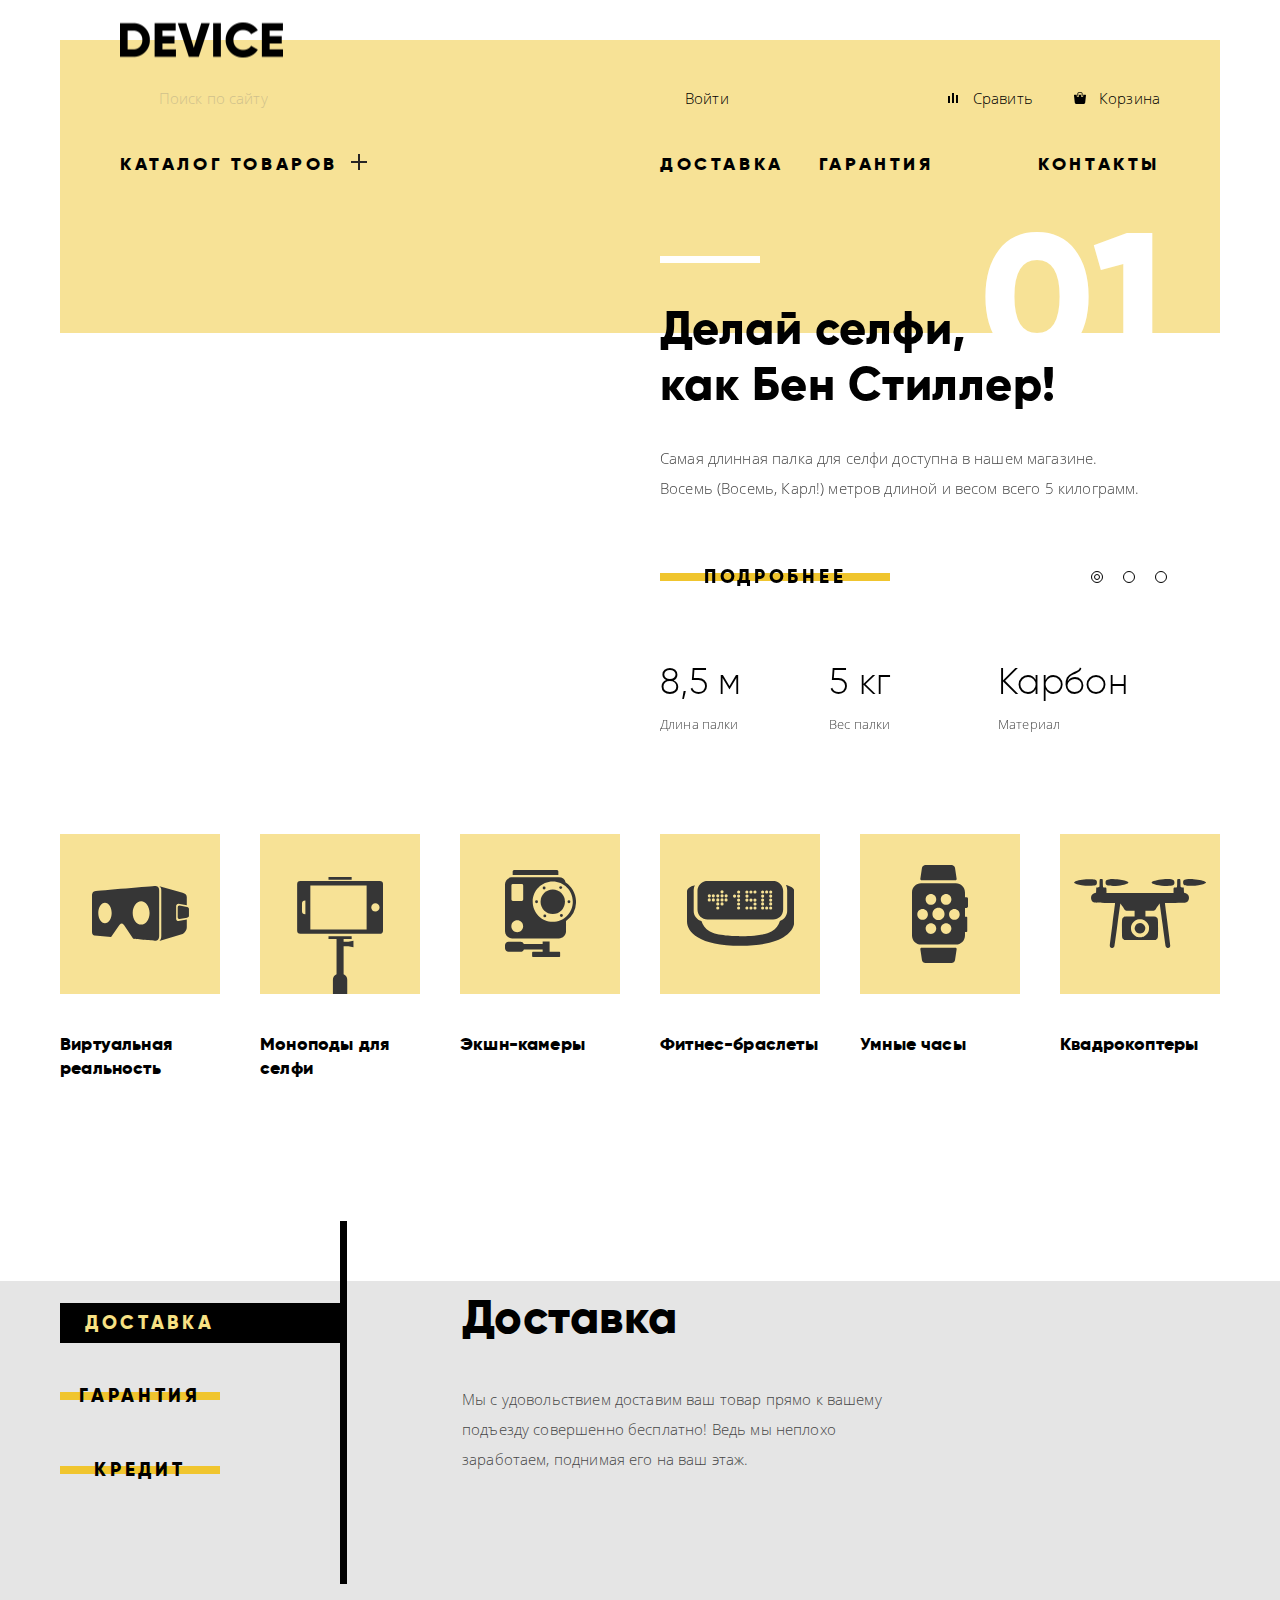
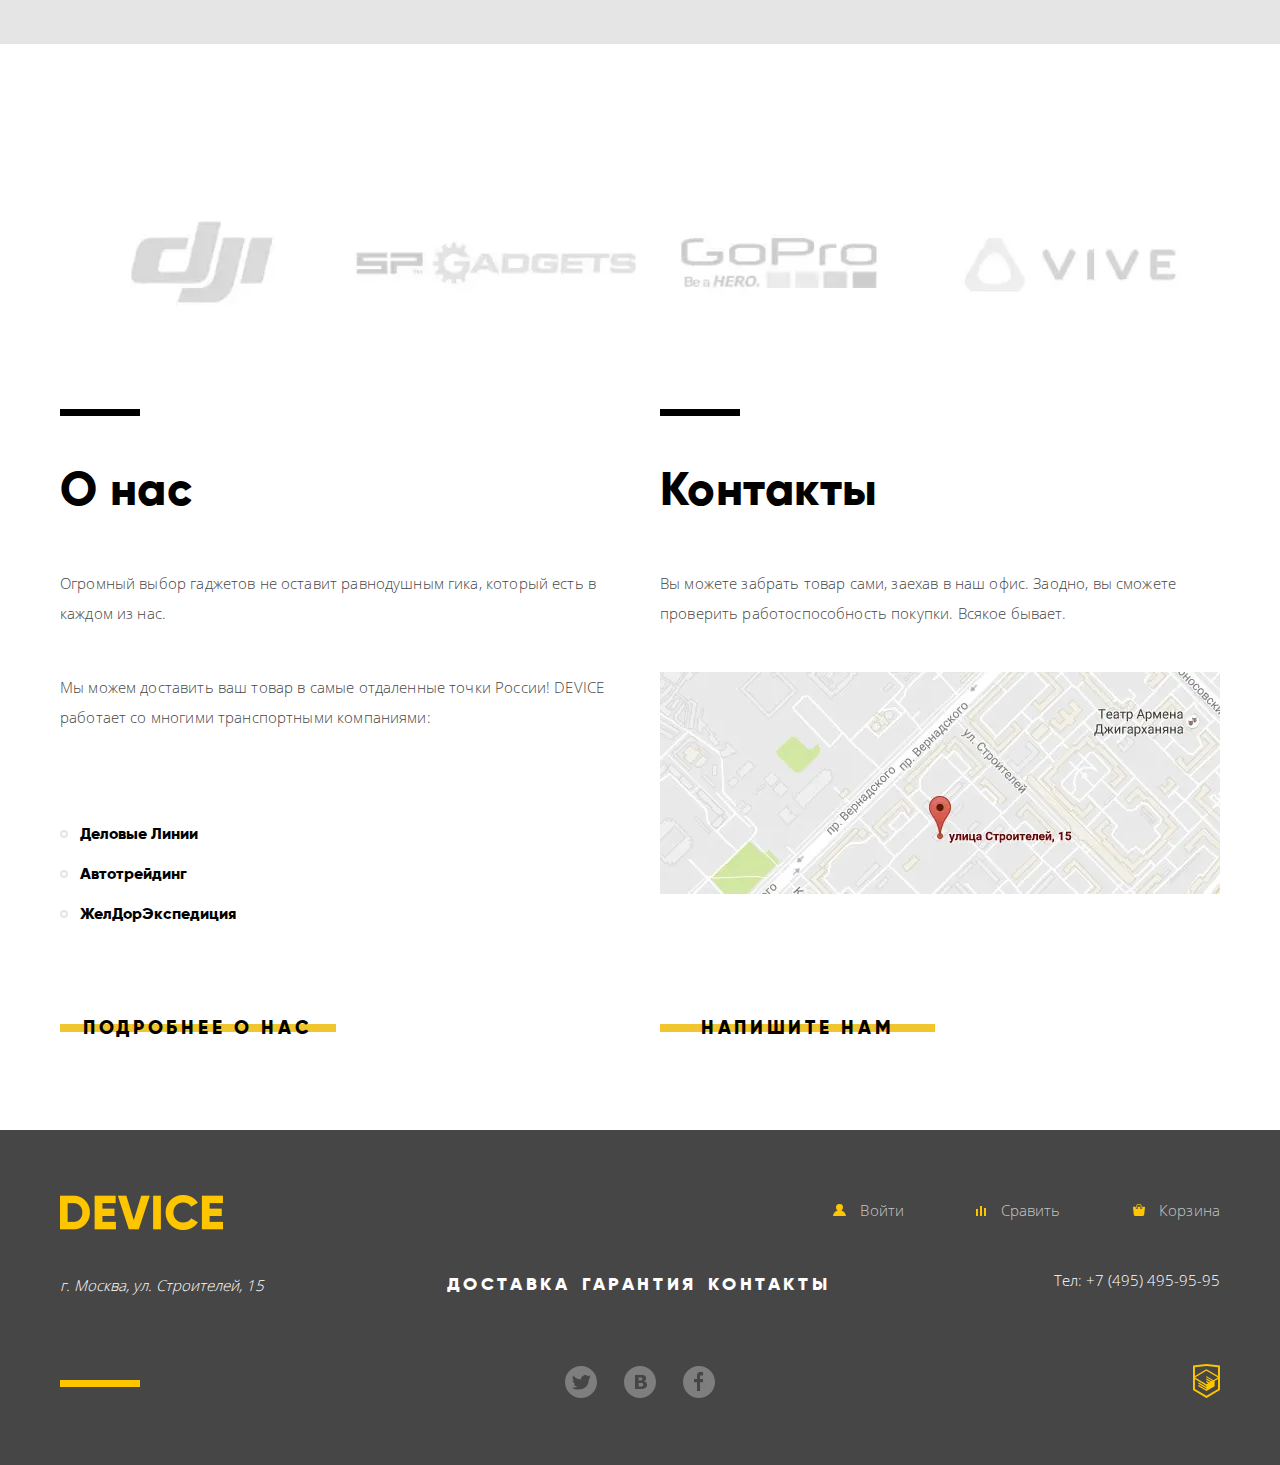
==== index.html @ af821a33 "device 27.04.2021" ====
<!DOCTYPE html>
<html lang="ru">

<head>
	<title>Главная</title>
	<meta charset="UTF-8">
	<meta name="format-detection" content="telephone=no">
	<link rel="stylesheet" href="css/style.min.css">
	<link rel="shortcut icon" href="favicon.ico">
	<!-- <meta name="robots" content="noindex, nofollow"> -->
	<meta name="viewport" content="width=device-width, initial-scale=1.0, maximum-scale=1.0, user-scalable=0">
	<!-- <meta name="viewport" content="width=device-width, initial-scale=1.0"> -->
</head>

<body>
	<div class="wrapper">
		<header class="header">
			<div class="header__content _container">
				<a href="index.html" class="header__logo">
					<picture>
						<source srcset="./img/header/logo.webp" type="image/webp"><img src="./img/header/logo.png" alt="">
					</picture>
				</a>
				<div class="header__top">
					<form action="#" class="header__form form-search form">
						<span></span>
						<input data-value="" tabindex="0" class="form-search__input input" type="search" name="search"
							autocomplete="off" placeholder="Поиск по сайту">
						<button class="form-search__btn " tabindex="1" type="submit" value="Найти">найти</button>
					</form>
					<ul class="header__actions actions">
						<li class="actions__authorization _f-auto">
							<a data-da="menu__body,last,576" href="#" class="actions__link actions__link_profile">Войти</a>
							<a href="#" class="actions__exit ">Выйти</a>
						</li>
						<li><a data-da="menu__body,last,576" href="#" class="actions__link">сравить</a></li>
						<li><a href="#" class="actions__link">корзина</a></li>
					</ul>
				</div>
				<div class="icon-menu">
					<span></span>
					<span></span>
					<span></span>
				</div>
				<nav class="header__menu menu">
					<ul class="menu__body">
						<li class="menu__li-hov">
							<a href="catalog.html" class="menu__link menu__link_catalog">Каталог товаров</a>
							<svg class="menu__plus" xmlns="http://www.w3.org/2000/svg" width="16" height="16"
								viewBox="0 0 16 16">
								<path fill="#272525" d="M16 7H9V0H7v7H0v2h7v7h2V9h7z" />
							</svg>
							<div class="sub-menu">
								<ul class="sub-menu__body">
									<li>
										<a href="#" class="sub-menu__link">Виртуальная реальность</a>
										<a href="#" class="sub-menu__link">Моноподы для селфи</a>
										<a href="#" class="sub-menu__link">Экшн-камеры</a>
									</li>
									<li>
										<a href="#" class="sub-menu__link">Фитнес-браслеты</a>
										<a href="#" class="sub-menu__link">Умные часы</a>
									</li>
									<li>
										<a href="#" class="sub-menu__link">Квадрокоптеры</a>
									</li>
								</ul>
							</div>

						</li>
						<li><a href="#" class="menu__link">Доставка</a></li>
						<li class="_f-auto"><a href="#" class="menu__link">Гарантия</a></li>
						<li><a href="#" class="menu__link">Контакты</a></li>
					</ul>

				</nav>
			</div>
		</header>
		<main class="page">
			<!-- sslider-page -->
			<section class="slider">
				<div class="slider__body _swiper _container">
					<div class="slider__slide slide">
						<div class="slide__row">
							<div class="slide__column">
								<div class="slide__img">
									<picture>
										<source srcset="./img/slider/slider-1.webp" type="image/webp"><img
											src="./img/slider/slider-1.png" alt="">
									</picture>
								</div>
							</div>
							<div class="slide__column">
								<div class="slide__content">
									<div class="slide__number">01</div>
									<h1 class="slide__title title">Делай селфи, <br>
										как Бен Стиллер!</h1>
									<p class="slide__subtitle subtitle">
										Самая длинная палка для селфи доступна в нашем магазине. <br>
										Восемь (Восемь, Карл!) метров длиной и весом всего 5 килограмм.
									</p>
									<div class="slide__control">
										<a href="#" class="slide__btn btn"><span>подробнее</span> </a>
										<div class="slider__pagination"></div>
									</div>
									<div class="slide__info info-slide">
										<div class="info-slide__item">
											<span class="info-slide__top">8,5 м</span>
											<span class="info-slide__bottom">Длина палки</span>
										</div>
										<div class="info-slide__item">
											<span class="info-slide__top">5 кг</span>
											<span class="info-slide__bottom">Вес палки</span>
										</div>
										<div class="info-slide__item">
											<span class="info-slide__top">Карбон</span>
											<span class="info-slide__bottom">Материал</span>
										</div>
									</div>
								</div>
							</div>
						</div>
					</div>
					<div class="slider__slide slide">
						<div class="slide__row">
							<div class="slide__column">
								<div class="slide__img">
									<picture>
										<source srcset="./img/slider/slider-2.webp" type="image/webp"><img
											src="./img/slider/slider-2.png" alt="">
									</picture>
								</div>
							</div>
							<div class="slide__column">
								<div class="slide__content">
									<div class="slide__number">02</div>
									<h1 class="slide__title title">Худеем <br> правильно!</h1>
									<p class="slide__subtitle subtitle">
										Мотивирующие фитнес-браслеты помогут найти в себе силы <br>
										не пропускать занятия и соблюдать диету.
									</p>
									<div class="slide__control">
										<a href="#" class="slide__btn btn"><span>подробнее</span> </a>
										<div class="slider__pagination"></div>
									</div>
									<div class="slide__info info-slide">
										<div class="info-slide__item">
											<span class="info-slide__top">48 часов</span>
											<span class="info-slide__bottom">Без подзарядки</span>
										</div>
									</div>
								</div>
							</div>
						</div>
					</div>
					<div class="slider__slide slide">
						<div class="slide__row">
							<div class="slide__column">
								<div class="slide__img">
									<picture>
										<source srcset="./img/slider/slider-3.webp" type="image/webp"><img
											src="./img/slider/slider-3.png" alt="">
									</picture>
								</div>
							</div>
							<div class="slide__column">
								<div class="slide__content">
									<div class="slide__number">03</div>
									<h1 class="slide__title title">Порхает как бабочка, жалит как пчела!</h1>
									<p class="slide__subtitle subtitle">
										Этот обычный, на первый взгляд, квадрокоптер оснащен <br>
										мощным лазером, замаскированным под стандартную камеру.
									</p>
									<div class="slide__control">
										<a href="#" class="slide__btn btn"><span>подробнее</span> </a>
										<div class="slider__pagination"></div>
									</div>
									<div class="slide__info info-slide">
										<div class="info-slide__item">
											<span class="info-slide__top">800 м</span>
											<span class="info-slide__bottom">Дальность полета</span>
										</div>
										<div class="info-slide__item">
											<span class="info-slide__top">50 м</span>
											<span class="info-slide__bottom">Радиус поражения</span>
										</div>
									</div>
								</div>
							</div>
						</div>
					</div>
				</div>
			</section>
			<!-- categories -->
			<section class="categories">
				<div class="_container">
					<ul class="categories__list">
						<li>
							<a href="#" class="categories__link">
								<div class="categories__img">
									<picture>
										<source srcset=".//img/categories/popular-1.svg" type="image/webp"><img
											src=".//img/categories/popular-1.svg" alt="">
									</picture>
								</div>
								<p class="categories__title">Виртуальная реальность</p>
							</a>
						</li>
						<li>
							<a href="#" class="categories__link">
								<div class="categories__img">
									<picture>
										<source srcset=".//img/categories/popular-2.svg" type="image/webp"><img
											src=".//img/categories/popular-2.svg" alt="">
									</picture>
								</div>
								<p class="categories__title">Моноподы
									для селфи</p>
							</a>
						</li>
						<li>
							<a href="#" class="categories__link">
								<div class="categories__img">
									<picture>
										<source srcset=".//img/categories/popular-3.svg" type="image/webp"><img
											src=".//img/categories/popular-3.svg" alt="">
									</picture>
								</div>
								<p class="categories__title">Экшн-камеры</p>
							</a>
						</li>
						<li>
							<a href="#" class="categories__link">
								<div class="categories__img">
									<picture>
										<source srcset=".//img/categories/popular-4.svg" type="image/webp"><img
											src=".//img/categories/popular-4.svg" alt="">
									</picture>
								</div>
								<p class="categories__title">Фитнес-браслеты</p>
							</a>
						</li>
						<li>
							<a href="#" class="categories__link">
								<div class="categories__img">
									<picture>
										<source srcset=".//img/categories/popular-5.svg" type="image/webp"><img
											src=".//img/categories/popular-5.svg" alt="">
									</picture>
								</div>
								<p class="categories__title">Умные часы</p>
							</a>
						</li>
						<li>
							<a href="#" class="categories__link">
								<div class="categories__img">
									<picture>
										<source srcset=".//img/categories/poppular-6.svg" type="image/webp"><img
											src=".//img/categories/poppular-6.svg" alt="">
									</picture>
								</div>
								<p class="categories__title">Квадрокоптеры</p>
							</a>
						</li>
					</ul>
				</div>
			</section>
			<!-- services -->
			<section class="services">
				<div class="services__body ">
					<div class="_container">
						<div class="services__tabs tabs-services _tabs">
							<div class="tabs-services__nav">
								<div class="tabs-services__btn btn _tabs-item _active"> <span>Доставка</span> </div>
								<div class="tabs-services__btn btn _tabs-item"><span>Гарантия</span> </div>
								<div class="tabs-services__btn btn _tabs-item"><span>Кредит</span> </div>
							</div>
							<div class="tabs-services__body">
								<div class="tabs-services__block _tabs-block _active">
									<h2 class="tabs-services__title title">Доставка</h2>
									<p class="tabs-services__subtitle subtitle">Мы с удовольствием доставим ваш товар прямо к
										вашему
										подъезду совершенно бесплатно! Ведь мы неплохо заработаем, поднимая
										его на ваш этаж.
									</p>
								</div>
								<div class="tabs-services__block _tabs-block">
									<h2 class="tabs-services__title title">Гарантия</h2>
									<p class="tabs-services__subtitle subtitle">
										Если из-за возгорания купленного у нас товара у вас сгорит дом — не переживайте, мы
										выдадим
										вам новый.
										Товар, не дом, конечно же.
									</p>
								</div>
								<div class="tabs-services__block _tabs-block">
									<h2 class="tabs-services__title title">Кредит</h2>
									<p class="tabs-services__subtitle subtitle">
										Залезть в долговую яму стало проще! Кредитные консультанты подберут для вас наиболее
										выгодные
										условия кредита. Выгодные для нашего банка, разумеется.
									</p>
								</div>
							</div>
						</div>
					</div>
				</div>
			</section>
			<!-- cooperation -->
			<div class="cooperation">
				<div class="_container">
					<div class="cooperation__row">
						<div class="cooperation__item">
							<a href="#" class="cooperation__link">
								<picture>
									<source srcset="./img/cooperation/logo-1-color.webp" type="image/webp"><img
										src="./img/cooperation/logo-1-color.png" alt="">
								</picture>

							</a>
						</div>
						<div class="cooperation__item">
							<a href="#" class="cooperation__link">
								<picture>
									<source srcset="./img/cooperation/logo-2-color.webp" type="image/webp"><img
										src="./img/cooperation/logo-2-color.png" alt="">
								</picture>
							</a>
						</div>
						<div class="cooperation__item">
							<a href="#" class="cooperation__link">
								<picture>
									<source srcset="./img/cooperation/logo-3-color.webp" type="image/webp"><img
										src="./img/cooperation/logo-3-color.png" alt="">
								</picture>
							</a>
						</div>
						<div class="cooperation__item">
							<a href="#" class="cooperation__link">
								<picture>
									<source srcset="./img/cooperation/logo-4-color.webp" type="image/webp"><img
										src="./img/cooperation/logo-4-color.png" alt="">
								</picture>
							</a>
						</div>
					</div>
				</div>
			</div>
			<!-- feedback -->
			<section class="feedback">
				<div class="_container">
					<div class="feedback__row">
						<div class="feedback__item">
							<div class="feedback__about-us about-us">
								<h2 class="about-us__title title">О нас</h2>
								<div class="about-us__subtitle subtitle">
									<p>
										Огромный выбор гаджетов не оставит равнодушным гика, который есть в каждом из нас.
									</p>
									<p>
										Мы можем доставить ваш товар в самые отдаленные точки России! DEVICE работает со многими
										транспортными компаниями:
									</p>
								</div>
								<ul class="about-us__list">
									<li>Деловые Линии</li>
									<li> Автотрейдинг</li>
									<li> ЖелДорЭкспедиция</li>
								</ul>
								<a href="#" class="about-us__btn btn"><span>Подробнее о нас</span> </a>
							</div>
						</div>
						<div class="feedback__item">
							<div class="feedback__contacts contacts">
								<h2 class="contacts__title title">Контакты</h2>
								<div class="contacts__subtitle subtitle">
									<p>
										Вы можете забрать товар сами, заехав в наш офис. Заодно, вы сможете проверить
										работоспособность покупки. Всякое бывает.
									</p>
								</div>
								<a href="#map" class="contacts__map _popup-link">
									<picture>
										<source srcset="./img/feedback/map.webp" type="image/webp"><img
											src="./img/feedback/map.jpg" alt="">
									</picture>
								</a>
								<a href="#callback" class="contacts__btn btn _popup-link"><span>Напишите нам</span> </a>
							</div>
						</div>
					</div>
				</div>
			</section>
		</main>
		<footer class="footer">
			<div class="footer__content _container">
				<div class="footer__row">
					<div class="footer__item">
						<a href="index.html" class="footer__logo">
							<picture>
								<source srcset="./img/footer/logo-yellow.webp" type="image/webp"><img
									src="./img/footer/logo-yellow.png" alt="DEVICE">
							</picture>
						</a>
						<address class="footer__address">г. Москва, ул. Строителей, 15</address>
					</div>
					<div class="footer__item">
						<nav class="footer__menu menu">
							<ul class="menu__body">
								<li><a href="#" class="menu__link">Доставка</a></li>
								<li><a href="#" class="menu__link">Гарантия</a></li>
								<li><a href="#" class="menu__link">Контакты</a></li>
							</ul>
						</nav>
						<div class="footer__socials socials">
							<a href="#" class="socials__link">
								<svg xmlns="http://www.w3.org/2000/svg" width="32" height="32" viewBox="0 0 32 32">
									<path fill="#FFF"
										d="M16 0C7.164 0 0 7.164 0 16c0 8.837 7.164 16 16 16 8.837 0 16-7.163 16-16 0-8.836-7.163-16-16-16zm7.944 12.809c-.251 6.516-3.463 10.832-10.992 10.702h-.486c-.447 0-4.543-.443-5.344-1.823 2.479.19 4.247-.406 5.12-1.136-1.048-.289-2.923-.461-3.251-2.848.384.104.618.221 1.299.113-1.307-.824-2.758-1.519-2.679-3.643.311.317 1.164.518 1.46.457-.768-.233-2.149-3.244-.974-4.781 1.984 1.79 4.075 3.482 7.804 3.643.227-2.214 1.24-3.699 3.168-4.325 1.84-.479 3.255.26 3.901 1.138.737-.224 1.453-.466 2.193-.685-.004.833-.569 1.463-.935 1.709.747.165 1.423-.475 1.423-.475-.184.963-1.094 1.725-1.707 1.954z" />
								</svg>
							</a>
							<a href="#" class="socials__link">
								<svg xmlns="http://www.w3.org/2000/svg" width="32" height="32" viewBox="0 0 32 32">
									<g fill="#FFF">
										<path
											d="M16.637 14.495c.402-.019.719-.082.951-.188.326-.145.54-.33.641-.559.101-.229.15-.496.15-.797 0-.232-.058-.465-.174-.697-.116-.232-.322-.405-.617-.517-.264-.1-.592-.155-.984-.165a76.242 76.242 0 0 0-1.652-.014h-.339v2.965h.565c.571 0 1.057-.009 1.459-.028zM18.118 17.084c-.282-.081-.672-.125-1.166-.132a127.97 127.97 0 0 0-1.55-.009h-.79v3.493h.264c1.014 0 1.74-.003 2.18-.009a3.2 3.2 0 0 0 1.212-.245c.377-.157.633-.364.774-.625s.214-.562.214-.9c0-.446-.088-.788-.261-1.03-.17-.241-.464-.423-.877-.543z" />
										<path
											d="M16 0C7.164 0 0 7.164 0 16c0 8.837 7.164 16 16 16 8.837 0 16-7.163 16-16 0-8.836-7.163-16-16-16zm6.602 20.531a3.73 3.73 0 0 1-1.124 1.327c-.552.415-1.161.71-1.823.886s-1.501.264-2.519.264h-6.121V8.987h5.443c1.13 0 1.957.038 2.48.113a5.126 5.126 0 0 1 1.561.5c.533.27.929.632 1.189 1.087.26.455.392.975.392 1.558 0 .678-.179 1.278-.536 1.795-.358.518-.863.92-1.517 1.208v.075c.917.182 1.642.559 2.179 1.13.537.571.807 1.325.807 2.261 0 .678-.138 1.283-.411 1.817z" />
									</g>
								</svg>
							</a>
							<a href="#" class="socials__link">
								<svg xmlns="http://www.w3.org/2000/svg" width="32" height="32" viewBox="0 0 32 32">
									<path fill="#FFF"
										d="M16 0C7.164 0 0 7.163 0 16s7.164 16 16 16c8.837 0 16-7.164 16-16S24.837 0 16 0zm4.062 9.455h-3.021v3.444h3.021v3.445h-3.021v8.61H14.02v-8.61H11v-3.445h3.021V9.455c0-1.902 1.353-3.445 3.021-3.445h3.021v3.445z" />
								</svg>
							</a>
						</div>
					</div>
					<div class="footer__item">
						<ul class="footer__actions actions">
							<li class="actions__authorization">
								<a href="#" class="actions__link">
									<svg xmlns="http://www.w3.org/2000/svg" width="13" height="12" viewBox="0 0 13 12">
										<path fill="#272525"
											d="M.032 12h12.937c-.163-2.643-2.074-4.837-4.671-5.543a3.47 3.47 0 0 0 1.687-2.972 3.485 3.485 0 0 0-6.97 0c0 1.264.68 2.361 1.688 2.972C2.106 7.163.194 9.357.032 12z" />
									</svg>
									Войти
								</a>
								<a href="#" class="actions__exit ">Выйти</a>
							</li>
							<li>
								<a href="#" class="actions__link">
									<svg xmlns="http://www.w3.org/2000/svg" width="10" height="10" viewBox="0 0 10 10">
										<path d="M8 2h1.984v8H8zM0 3h1.984v7H0zM4 0h2v10H4z" />
									</svg>
									сравить
								</a>
							</li>
							<li>
								<a href="#" class="actions__link">
									<svg xmlns="http://www.w3.org/2000/svg" width="12" height="12" viewBox="0 0 12 12">
										<path
											d="M11.864 3.017a.429.429 0 0 0-.327-.154H9.225V4.09c0 .563-.484 1.022-1.08 1.022-.594 0-1.078-.458-1.078-1.022V2.863H4.909V4.09c0 .563-.485 1.022-1.08 1.022-.595 0-1.078-.458-1.078-1.022V2.863H.438a.43.43 0 0 0-.327.154.472.472 0 0 0-.108.358l.776 7.134c.015.806.642 1.455 1.411 1.455h7.595c.77 0 1.396-.649 1.411-1.455l.776-7.134a.476.476 0 0 0-.108-.358z" />
										<path
											d="M3.829 4.499c.239 0 .433-.184.433-.409V1.84c0-.632.672-1.022 1.295-1.022h1.079c.655 0 1.078.401 1.078 1.022v2.25c0 .225.194.409.431.409.239 0 .433-.184.433-.409V1.84C8.577.773 7.761 0 6.636 0H5.557c-1.19 0-2.159.826-2.159 1.84v2.25c0 .225.194.409.431.409z" />
									</svg>
									корзина
								</a>
							</li>
						</ul>
						<a href="tel:+74954959595" class="footer__phone"> +7 (495) 495-95-95</a>
						<a href="#" class="footer__html-logo">
							<svg xmlns="http://www.w3.org/2000/svg" width="26.943" height="34.09" viewBox="0 0 26.943 34.09">
								<path fill="#FFC600"
									d="M13.62.017L13.472 0 0 1.412v24.661l13.473 8.017 13.43-7.99.042-.025V1.412L13.62.017zm11.399 12.11L13.495 5.334l-.001-.104-.087.05-.088-.056v.109L1.925 12.118V3.147l11.548-1.212L25.02 3.147v8.98zm-11.614-5.34L24.923 13.5l-4.479 2.64-7.093-4.221-.014 1.415 5.904 3.513-.86.507-5.03-2.992-.014 1.415 3.827 2.275-.782.523-3.031-1.787-.014 1.413 1.853 1.091-1.8 1.081-11.356-6.751 11.371-6.835zm-11.48 8.34l11.411 6.791.016 1.044-7.942-4.728-.015 1.416 7.979 4.795.018 1.076-7.973-4.74-.013 1.414 8.021 4.822.046.025 8.143-4.872-.011-5.177 3.415-2.036v10.021L13.472 31.85 1.925 24.979v-9.852z" />
							</svg>
						</a>
					</div>
				</div>
			</div>
		</footer>
	</div>
	<div class="popup popup_callback ">
		<div class="popup__content">
			<div class="popup__body">
				<div class="popup__close">
					<svg xmlns="http://www.w3.org/2000/svg" width="55" height="55" viewBox="0 0 55 55">
						<path fill="#F0C52E"
							d="M27.5 0C12.312 0 0 12.312 0 27.5S12.312 55 27.5 55 55 42.688 55 27.5 42.688 0 27.5 0zm11.476 37.072l-1.486 1.426-9.99-9.574-9.987 9.574-1.488-1.426 9.988-9.573-9.987-9.573 1.487-1.425 9.987 9.573 9.988-9.573 1.487 1.425-9.989 9.574 9.99 9.572z" />
					</svg>
				</div>
				<form action="#" class="form">
					<div class="form__line">
						<div class="form__your-data">
							<div class="form__item">
								<label for="inp" class="form__label">
									Ваше имя:
								</label>
								<input type="text" tabindex="1" name="name" autocomplete="off" id="inp" data-error=""
									placeholder="Имя Фамилия" data-value="" class="form__input input ">
							</div>
							<div class="form__item">
								<label for="inp-email" class="form__label ">
									Ваш e-mail:
								</label>
								<input type="email" name="email" tabindex="2" autocomplete="off" id="inp-email" data-error=""
									placeholder="email@example.com" data-value="" class="form__input input _req _email">
							</div>
						</div>
						<label for="area" class="form__label">
							Текс письма:
						</label>
						<textarea id="area" data-value="" tabindex="3" class="form__textarea  input"
							placeholder="В свободной форме" name="message"></textarea>
					</div>
					<button tabindex="4" type="submit" class="form__btn btn"> <span>Отправить</span> </button>
			</div>
			</form>
		</div>
	</div>
	</div>
	<div class="popup popup_map ">
		<div class="popup__content">
			<div class="popup__body">
				<div class="popup__close">
					<svg xmlns="http://www.w3.org/2000/svg" width="55" height="55" viewBox="0 0 55 55">
						<path fill="#F0C52E"
							d="M27.5 0C12.312 0 0 12.312 0 27.5S12.312 55 27.5 55 55 42.688 55 27.5 42.688 0 27.5 0zm11.476 37.072l-1.486 1.426-9.99-9.574-9.987 9.574-1.488-1.426 9.988-9.573-9.987-9.573 1.487-1.425 9.987 9.573 9.988-9.573 1.487 1.425-9.989 9.574 9.99 9.572z" />
					</svg>
				</div>
				<iframe
					src="https://www.google.com/maps/embed?pb=!1m18!1m12!1m3!1d2249.1085484775954!2d37.528641674521914!3d55.687100532298885!2m3!1f0!2f0!3f0!3m2!1i1024!2i768!4f13.1!3m3!1m2!1s0x46b54cf65f5c8955%3A0x694710ccd55501e!2z0YPQuy4g0KHRgtGA0L7QuNGC0LXQu9C10LksIDE1LCDQnNC-0YHQutCy0LAsINCg0L7RgdGB0LjRjywgMTE5MzEx!5e0!3m2!1sru!2sby!4v1612102563032!5m2!1sru!2sby"
					width="800" height="600" frameborder="0" style="border:0;" allowfullscreen="" aria-hidden="false"
					tabindex="0"></iframe>
			</div>
		</div>
	</div>
	<script src="https://code.jquery.com/jquery-3.3.1.min.js"></script>
	<script src="js/vendors.min.js"></script>
	<script src="js/app.min.js"></script>
</body>

</html>
---- css/style.min.css ----
@charset "UTF-8";@font-face{font-family:Gilroy;font-display:swap;src:url(../fonts/Gilroyextrabold.woff) format("woff"),url(../fonts/Gilroyextrabold.woff2) format("woff2");font-weight:900;font-style:normal}@font-face{font-family:Gilroy;font-display:swap;src:url(../fonts/Gilroylight.woff) format("woff"),url(../fonts/Gilroylight.woff2) format("woff2");font-weight:300;font-style:normal}@font-face{font-family:OpenSans;font-display:swap;src:url(../fonts/OpenSans-Light.woff) format("woff"),url(../fonts/OpenSans-Light.woff2) format("woff2");font-weight:300;font-style:normal}@font-face{font-family:OpenSans;font-display:swap;src:url(../fonts/OpenSans-Regular.woff) format("woff"),url(../fonts/OpenSans-Regular.woff2) format("woff2");font-weight:400;font-style:normal}*{padding:0;margin:0;border:0}*,:after,:before{-webkit-box-sizing:border-box;box-sizing:border-box}:active,:focus{outline:0}a:active,a:focus{outline:0}aside,footer,header,nav,section{display:block}body,html{height:100%;min-width:320px}body{line-height:1;font-family:OpenSans;-ms-text-size-adjust:100%;-moz-text-size-adjust:100%;-webkit-text-size-adjust:100%}button,input,textarea{font-family:OpenSans}input::-ms-clear{display:none}button{cursor:pointer}button::-moz-focus-inner{padding:0;border:0}a,a:visited{text-decoration:none}a:hover{text-decoration:none}ul li{list-style:none}img{vertical-align:top}h1,h2,h3,h4,h5,h6{font-weight:inherit;font-size:inherit}body{color:#000;font-size:15px;font-weight:300}body._lock{overflow:hidden}.wrapper{width:100%;min-height:100%;overflow:hidden;display:-webkit-box;display:-ms-flexbox;display:flex;-webkit-box-orient:vertical;-webkit-box-direction:normal;-ms-flex-direction:column;flex-direction:column}._container{max-width:1160px;margin:0 auto}.btn{display:-webkit-inline-box;display:-ms-inline-flexbox;display:inline-flex;padding:0 0}.btn._fw{width:100%}button.btn{background-color:transparent}.select{position:relative}.select__item{position:relative}.select__title{color:#000;border:1px solid #d9d9d9;background-color:#fff;cursor:pointer;border-radius:4px}.select__value{display:-webkit-box;display:-ms-flexbox;display:flex;font-size:14px;height:30px;padding:0 15px;-webkit-box-align:center;-ms-flex-align:center;align-items:center;-webkit-box-pack:justify;-ms-flex-pack:justify;justify-content:space-between;-webkit-box-orient:horizontal;-webkit-box-direction:reverse;-ms-flex-direction:row-reverse;flex-direction:row-reverse}.select__value span{height:1em;overflow:hidden;display:-webkit-box;-webkit-line-clamp:1;-webkit-box-orient:vertical}.select__value:before{content:"";display:inline-block;-webkit-transition:all .3s ease 0s;-o-transition:all .3s ease 0s;transition:all .3s ease 0s;width:11px;height:7px;background:url(../img/icons/select.svg) center/100% no-repeat}.select__input{width:100%;background-color:transparent;height:100%}.select__options{color:#000;display:none;position:absolute;top:29px;border-radius:0 0 4px 4px;min-width:100%;left:0;background-color:#fff;border-top:0;border:1px solid #d9d9d9;border-top:0;font-size:14px;padding:10px 0 5px 0}.select__option{cursor:pointer;padding:5px 15px;margin:0}.select._active{z-index:5}.select._active .select__value:before{-webkit-transform:rotate(-180deg);-ms-transform:rotate(-180deg);transform:rotate(-180deg)}.select._active .select__options{display:block}input[type=search]::-webkit-search-cancel-button,input[type=search]::-webkit-search-decoration,input[type=search]::-webkit-search-results-button,input[type=search]::-webkit-search-results-decoration{display:none}input[type=email],input[type=search],input[type=tel],input[type=text],textarea{-webkit-appearance:none;-moz-appearance:none;appearance:none}.input{border-radius:0!important;width:100%;display:inline-block;padding:0 20px;font-size:15px;line-height:44px;background-color:#f2f2f2;border:3px solid #f2f2f2;-webkit-transition:all .3s ease-out 0s;-o-transition:all .3s ease-out 0s;transition:all .3s ease-out 0s}.input:hover{background-color:#eaeaea;border:3px solid #eaeaea}.input._focus{border:3px solid #f7e296;background-color:#fff}.input._error{background-color:#f6dada;border:3px solid #f6dada}.input:focus{border:3px solid #f7e296;background-color:#fff}textarea.input{resize:none}.form__your-data{display:-webkit-box;display:-ms-flexbox;display:flex;-webkit-box-align:center;-ms-flex-align:center;align-items:center;-webkit-box-pack:justify;-ms-flex-pack:justify;justify-content:space-between;margin:0 -20px}.form__item{padding:0 20px;-webkit-box-flex:1;-ms-flex:1 1 50%;flex:1 1 50%}.form__label{font-family:Gilroy;font-weight:900;font-size:18px;margin:0 0 10px 0;display:inline-block}.form__input{margin:0 0 40px 0}.form__btn{margin:50px 0 0 0;padding:0 35px}.checkbox{position:relative}.checkbox:last-child .checkbox__text{margin:0}.checkbox__input{position:absolute;width:0;height:0;opacity:0;visibility:hidden}.checkbox__input:checked+.checkbox__text:before{background:url(../img/catalog/checkbox-on.svg) center no-repeat;-webkit-box-flex:0;-ms-flex:0 0 27px;flex:0 0 27px;width:27px;margin:0 10px 0 0}.checkbox__text{display:-webkit-box;display:-ms-flexbox;display:flex;-webkit-box-align:center;-ms-flex-align:center;align-items:center;position:relative;font-size:16px;color:#000;letter-spacing:-.3px;line-height:calc(20 / 16);cursor:pointer;margin:0 0 17px 0}.checkbox__text:before{content:"";-ms-flex-item-align:start;align-self:flex-start;margin:0 14px 0 0;-webkit-box-flex:0;-ms-flex:0 0 23px;flex:0 0 23px;left:0;top:0;width:23px;height:23px;background:url(../img/catalog/checkbox-off.svg) center no-repeat}.checkbox a{color:#fff;text-decoration:underline}.checkbox._error .checkbox__text:before{border:1px solid #ee1212}.options{display:-webkit-box;display:-ms-flexbox;display:flex;-webkit-box-orient:vertical;-webkit-box-direction:normal;-ms-flex-direction:column;flex-direction:column;-webkit-box-align:start;-ms-flex-align:start;align-items:flex-start}.options__item{position:relative;cursor:pointer}.options__input{position:absolute;width:0;height:0;opacity:0;left:0;top:0;visibility:hidden}.options__input:checked+.options__text:after{-webkit-transform:scale(1);-ms-transform:scale(1);transform:scale(1)}.options__text{display:-webkit-inline-box;display:-ms-inline-flexbox;display:inline-flex;-webkit-box-align:center;-ms-flex-align:center;align-items:center;position:relative;font-size:16px;color:#fff;letter-spacing:-.3px;line-height:calc(20 / 16)}.options__text:before{content:"";-ms-flex-item-align:start;align-self:flex-start;margin:0 14px 0 0;-webkit-box-flex:0;-ms-flex:0 0 20px;flex:0 0 20px;left:0;top:0;border-radius:50%;width:20px;height:18px;background:#fff;border:1px solid #a7a9ac}.options__text:after{content:"";-webkit-transition:all .3s ease 0s;-o-transition:all .3s ease 0s;transition:all .3s ease 0s;-webkit-transform:scale(0);-ms-transform:scale(0);transform:scale(0);width:10px;height:10px;border-radius:50%;background-color:#77243a;position:absolute;left:5px;top:4px}.rating-block{display:table;font-size:0}.rating{display:inline-block;position:relative;vertical-align:middle}.rating.edit .star{cursor:pointer}.rating .star{width:17px;height:14px;display:inline-block;position:relative;z-index:3}.rating__line{position:absolute;width:85px;height:14px;top:0;left:0;background:url(../img/icons/bg_rating.svg) 0 0 no-repeat;z-index:1;background-size:85px 100%}.rating__activeline{position:absolute;width:0;height:14px;top:0;left:0;background:url(../img/icons/bg_rating_active.svg) 0 0 no-repeat;z-index:2;background-size:85px 100%}.rating__value{display:inline-block;color:#1b3139;font-size:14px;line-height:13px;vertical-align:middle}.quantity{width:88px;height:40px;display:-webkit-box;display:-ms-flexbox;display:flex;border:1px solid rgba(166,166,166,.45)}.quantity__button{-webkit-box-flex:0;-ms-flex:0 0 30px;flex:0 0 30px;position:relative;cursor:pointer}.quantity__button::after,.quantity__button::before{content:"";position:absolute;top:50%;left:50%;-webkit-transition:all .3s ease 0s;-o-transition:all .3s ease 0s;transition:all .3s ease 0s;margin:0 0 0 -4.5px;background-color:#a6a6a6;width:9px;height:1px}.quantity__button_plus::before{-webkit-transform:rotate(-90deg);-ms-transform:rotate(-90deg);transform:rotate(-90deg)}.quantity__input{-webkit-box-flex:1;-ms-flex:1 1 auto;flex:1 1 auto}.quantity__input input{height:100%;color:#a6a6a6;font-size:12px;width:100%;text-align:center}.radiobuttons__item{position:relative;padding:0 0 0 45px;line-height:25px;margin-bottom:20px;font-size:14px;font-weight:300;font-stretch:normal;font-style:normal;letter-spacing:.14px;text-align:left;color:#000;cursor:pointer;transition:all .3s ease 0s;-webkit-transition:all .3s ease 0s;-moz-transition:all .3s ease 0s;-ms-transition:all .3s ease 0s;-o-transition:all .3s ease 0s}.radiobuttons__item:last-child{margin:0}.radiobuttons__item.active{color:#000}.radiobuttons__item.active:after{transform:scale(1);-moz-transform:scale(1);-ms-transform:scale(1);-webkit-transform:scale(1);-o-transform:scale(1)}.radiobuttons__item:before{content:"";width:25px;height:25px;position:absolute;left:0;top:0;background:url(../img/catalog/radio-off.svg) center no-repeat;border-radius:50%}.radiobuttons__item:after{position:absolute;width:25px;height:25px;left:0;top:0;background:url(../img/catalog/radio-on.svg) center no-repeat;content:"";border-radius:50%;transition:all .3s ease 0s;-webkit-transition:all .3s ease 0s;-moz-transition:all .3s ease 0s;-ms-transition:all .3s ease 0s;-o-transition:all .3s ease 0s;transform:scale(0);-moz-transform:scale(0);-ms-transform:scale(0);-webkit-transform:scale(0);-o-transform:scale(0)}.radiobuttons__item input{display:none}.button{line-height:60px;display:inline-block;cursor:pointer;text-transform:uppercase;letter-spacing:8px;padding:0 30px;font-size:18px;border-radius:25px;background-color:#bfc0c4;position:relative;overflow:hidden;transition:all .3s ease 0s;-webkit-transition:all .3s ease 0s;-moz-transition:all .3s ease 0s;-ms-transition:all .3s ease 0s;-o-transition:all .3s ease 0s}.button span{position:relative;z-index:2}.button:before{content:"";position:absolute;width:100%;height:100%;top:0;border-radius:25px;left:0;background-color:#4fbb65;transform:scale(0);-moz-transform:scale(0);-ms-transform:scale(0);-webkit-transform:scale(0);-o-transform:scale(0);transition:all .3s ease 0s;-webkit-transition:all .3s ease 0s;-moz-transition:all .3s ease 0s;-ms-transition:all .3s ease 0s;-o-transition:all .3s ease 0s}.button:hover{color:#fff}.button:hover:before{transform:scale(1);-moz-transform:scale(1);-ms-transform:scale(1);-webkit-transform:scale(1);-o-transform:scale(1)}.row:after{display:block;content:"";clear:both}.rub:after{content:"₽"}ol.counter{list-style-type:none;counter-reset:item}ol.counter li{position:relative;padding:0 0 0 45px}ol.counter li:before{counter-increment:item;content:counter(item);position:absolute;left:0;top:0;color:#818181;font-size:14px;font-weight:700;text-align:center;line-height:26px;border-radius:50%;width:28px;height:28px;border:1px solid #4274bb}.ellipsis{display:block;overflow:hidden;width:100%;white-space:nowrap;-o-text-overflow:ellipsis;text-overflow:ellipsis}.es{overflow:hidden;white-space:nowrap;-o-text-overflow:ellipsis;text-overflow:ellipsis}.table{display:table;font-size:0;width:100%}.trow{display:table-row}.cell{display:table-cell}.cell.full{width:100%}._ibg{position:relative}._ibg img{position:absolute;width:100%;height:100%;top:0;left:0;-o-object-fit:cover;object-fit:cover}body.ie ._ibg{background-position:center;background-size:cover;background-repeat:no-repeat}body.ie ._ibg img{width:0;height:0;opacity:0;visibility:hidden}.video{position:relative;overflow:hidden;height:0;padding-bottom:56.25%}.video embed,.video iframe,.video object,.video video{position:absolute;top:0;left:0;width:100%;height:100%}.videobg embed,.videobg iframe,.videobg object,.videobg video{position:fixed;top:50%;left:50%;min-width:100%;min-height:100%;width:auto;height:auto;z-index:-100;-webkit-transform:translateX(-50%) translateY(-50%);-ms-transform:translateX(-50%) translateY(-50%);transform:translateX(-50%) translateY(-50%);background-size:cover}.moretext{overflow:hidden}.moretext__more{cursor:pointer}.moretext__more span{font-style:normal}.moretext__more span:first-child{display:block}.moretext__more span:last-child{display:none}.moretext__more.active span{font-style:normal}.moretext__more.active span:first-child{display:none}.moretext__more.active span:last-child{display:block}#map{background:url(../img/icons/loading.gif) center/50px no-repeat}._swiper{overflow:hidden}._swiper>div{width:100%;height:100%;-webkit-box-sizing:content-box;box-sizing:content-box;display:-webkit-box;display:-ms-flexbox;display:flex;position:relative}._swiper.swiper-container-autoheight>div{-webkit-box-align:start;-ms-flex-align:start;align-items:flex-start}.swiper-container-initialized .swiper-slide{-ms-flex-negative:0;flex-shrink:0}.swiper-container-android .swiper-slide,.swiper-container-android .swiper-wrapper{-webkit-transform:translate3d(0,0,0);transform:translate3d(0,0,0)}.swiper-button-lock{display:none!important}.slick-slider{position:relative}.slick-slider .slick-list,.slick-slider .slick-track{-webkit-transform:translate3d(0,0,0);-ms-transform:translate3d(0,0,0);transform:translate3d(0,0,0)}.slick-slider .slick-list{position:relative;overflow:hidden;width:100%}.slick-slider .slick-track{position:relative;width:100%;display:-webkit-box;display:-ms-flexbox;display:flex}.slick-slider .slick-slide{position:relative}.tab__item{display:none}.tab__item.active{display:block}._tabs-block{display:none}._tabs-block._active{display:block}.mirror{-webkit-transform:scale(-1,1);-ms-transform:scale(-1,1);transform:scale(-1,1)}.nicescroll-rails{z-index:1000!important}.gm-style-iw-t{opacity:0}.baloon{opacity:1;right:-7px!important;bottom:80px!important}.baloon button{display:none!important}.baloon:after{display:none!important}.baloon-style{display:none}.baloon-content.gm-style-iw{opacity:1;border-radius:0!important;max-width:300px!important;padding:0!important;left:0!important;width:100%!important;overflow:visible!important}.baloon-content.gm-style-iw>.gm-style-iw-d{overflow:hidden!important;max-width:none!important}.baloon-content.gm-style-iw:after{display:none!important}.baloon-close{top:18px!important}._custom-scroll{position:fixed;right:0;top:0;width:3px;height:100%;z-index:1000}._custom-scroll__line{background-color:rgba(0,0,0,.5);border-radius:3px 0 0 3px;position:relative;left:0;top:0;width:100%}/*! nouislider - 14.6.0 - 6/27/2020 */.noUi-target,.noUi-target *{-webkit-touch-callout:none;-webkit-tap-highlight-color:transparent;-webkit-user-select:none;-ms-touch-action:none;touch-action:none;-ms-user-select:none;-moz-user-select:none;user-select:none;-webkit-box-sizing:border-box;box-sizing:border-box}.noUi-target{position:relative}.noUi-base,.noUi-connects{width:100%;height:100%;position:relative;z-index:1}.noUi-connects{overflow:hidden;z-index:0}.noUi-connect,.noUi-origin{will-change:transform;position:absolute;z-index:1;top:0;right:0;-ms-transform-origin:0 0;-webkit-transform-origin:0 0;-webkit-transform-style:preserve-3d;transform-origin:0 0;-webkit-transform-style:flat;transform-style:flat}.noUi-connect{height:100%;width:100%}.noUi-origin{height:10%;width:10%}.noUi-txt-dir-rtl.noUi-horizontal .noUi-origin{left:0;right:auto}.noUi-vertical .noUi-origin{width:0}.noUi-horizontal .noUi-origin{height:0}.noUi-handle{-webkit-backface-visibility:hidden;backface-visibility:hidden;position:absolute}.noUi-touch-area{height:100%;width:100%;cursor:pointer}.noUi-state-tap .noUi-connect,.noUi-state-tap .noUi-origin{-webkit-transition:transform .3s;-webkit-transition:-webkit-transform .3s;transition:-webkit-transform .3s;-o-transition:transform .3s;transition:transform .3s;transition:transform .3s,-webkit-transform .3s}.noUi-state-drag *{cursor:inherit!important}.noUi-horizontal{height:18px}.noUi-horizontal .noUi-handle{width:23px;height:23px;right:-11.5px;top:-10px}.noUi-vertical{width:18px}.noUi-vertical .noUi-handle{width:28px;height:34px;right:-6px;top:-17px}.noUi-txt-dir-rtl.noUi-horizontal .noUi-handle{left:-17px;right:auto}.noUi-target{height:2px;background-color:#dbdbdb;margin:0 11px 50px;position:relative}.noUi-target::after,.noUi-target::before{content:"";background-color:#dbdbdb;width:11px;height:2px;position:absolute;top:0}.noUi-target::before{left:-10px}.noUi-target::after{right:-10px}.noUi-connect{background-color:#91c92f}.noUi-draggable{cursor:ew-resize}.noUi-vertical .noUi-draggable{cursor:ns-resize}.noUi-handle{background-color:#fff;border-radius:50%;cursor:default}.noUi-handle::after{content:"";width:5px;height:5px;position:absolute;left:9px;top:9px;border-radius:50%;background-color:#91c92f}.noUi-active{-webkit-box-shadow:inset 0 0 1px #fff,inset 0 1px 7px #ddd,0 3px 6px -3px #bbb;box-shadow:inset 0 0 1px #fff,inset 0 1px 7px #ddd,0 3px 6px -3px #bbb}[disabled] .noUi-connect{background:#b8b8b8}[disabled] .noUi-handle,[disabled].noUi-handle,[disabled].noUi-target{cursor:not-allowed}.noUi-pips,.noUi-pips *{-webkit-box-sizing:border-box;box-sizing:border-box}.noUi-pips{position:absolute;color:#999}.noUi-value{position:absolute;white-space:nowrap;text-align:center}.noUi-value-sub{color:#ccc;font-size:10px}.noUi-marker{position:absolute;background:#ccc}.noUi-marker-sub{background:#aaa}.noUi-marker-large{background:#aaa}.noUi-pips-horizontal{padding:10px 0;height:80px;top:100%;left:0;width:100%}.noUi-value-horizontal{-webkit-transform:translate(-50%,50%);-ms-transform:translate(-50%,50%);transform:translate(-50%,50%)}.noUi-rtl .noUi-value-horizontal{-webkit-transform:translate(50%,50%);-ms-transform:translate(50%,50%);transform:translate(50%,50%)}.noUi-marker-horizontal.noUi-marker{margin-left:-1px;width:2px;height:5px}.noUi-marker-horizontal.noUi-marker-sub{height:10px}.noUi-marker-horizontal.noUi-marker-large{height:15px}.noUi-pips-vertical{padding:0 10px;height:100%;top:0;left:100%}.noUi-value-vertical{-webkit-transform:translate(0,-50%);-ms-transform:translate(0,-50%);transform:translate(0,-50%);padding-left:25px}.noUi-rtl .noUi-value-vertical{-webkit-transform:translate(0,50%);-ms-transform:translate(0,50%);transform:translate(0,50%)}.noUi-marker-vertical.noUi-marker{width:5px;height:2px;margin-top:-1px}.noUi-marker-vertical.noUi-marker-sub{width:10px}.noUi-marker-vertical.noUi-marker-large{width:15px}.noUi-tooltip{font-family:Gilroy;font-size:14px;font-weight:300;font-stretch:normal;font-style:normal;line-height:1;letter-spacing:normal;color:rgba(0,0,0,.2);position:absolute}.noUi-horizontal .noUi-tooltip{-webkit-transform:translate(-50%,0);-ms-transform:translate(-50%,0);transform:translate(-50%,0);left:50%;bottom:-22px}.noUi-vertical .noUi-tooltip{-webkit-transform:translate(0,-50%);-ms-transform:translate(0,-50%);transform:translate(0,-50%);top:50%;right:120%}.noUi-handle-lower .noUi-tooltip::before{content:"От";margin:0 5px 0 0}.noUi-handle-upper .noUi-tooltip::before{content:"До";margin:0 5px 0 0}.noUi-horizontal .noUi-origin>.noUi-tooltip{-webkit-transform:translate(50%,0);-ms-transform:translate(50%,0);transform:translate(50%,0);left:auto;bottom:10px}.noUi-vertical .noUi-origin>.noUi-tooltip{-webkit-transform:translate(0,-18px);-ms-transform:translate(0,-18px);transform:translate(0,-18px);top:auto;right:28px}.pagging{display:-webkit-box;display:-ms-flexbox;display:flex;-webkit-box-align:center;-ms-flex-align:center;align-items:center;-webkit-box-pack:justify;-ms-flex-pack:justify;justify-content:space-between;background-color:#eee}.pagging__arrow{display:inline-block;font-family:Gilroy;font-size:17.5px;font-weight:800;font-stretch:normal;font-style:normal;line-height:1.4;letter-spacing:3.5px;text-align:left;color:#000;text-transform:uppercase;padding:30px 26px;-webkit-transition:all .3s ease-out 0s;-o-transition:all .3s ease-out 0s;transition:all .3s ease-out 0s}.pagging__arrow:active{background-color:#d9d9d9;color:#979797}.pagging__list{display:-webkit-box;display:-ms-flexbox;display:flex}.pagging__list li{margin:0 30px 0 0}.pagging__list li:last-child{margin:0}.pagging__item{font-family:Gilroy;font-size:17.5px;font-weight:800;font-stretch:normal;font-style:normal;line-height:1.4;letter-spacing:3.5px;text-align:left;color:rgba(0,0,0,.3)}.pagging__item._active{color:#000}.popup{overflow:auto;-webkit-overflow-scrolling:touch;z-index:100;padding:30px 10px;position:fixed;top:0;left:0;width:100%;height:100%;-webkit-transition:visibility .8s ease 0s;-o-transition:visibility .8s ease 0s;transition:visibility .8s ease 0s;visibility:hidden}.popup::before{content:"";background-color:rgba(0,0,0,.9);position:fixed;width:100%;height:100%;top:0;left:0;opacity:0;-webkit-transition:opacity .8s ease 0s;-o-transition:opacity .8s ease 0s;transition:opacity .8s ease 0s}.popup.show{visibility:visible}.popup.show::before{opacity:1}.popup.show .popup__body{-webkit-transform:scale(1);-ms-transform:scale(1);transform:scale(1)}.popup._active{visibility:visible}.popup._active::before{opacity:1}.popup._active .popup__body{-webkit-transition:all .3s ease .2s;-o-transition:all .3s ease .2s;transition:all .3s ease .2s;-webkit-transform:scale(1);-ms-transform:scale(1);transform:scale(1)}.popup__content{display:-webkit-box;display:-ms-flexbox;display:flex;-webkit-box-orient:vertical;-webkit-box-direction:normal;-ms-flex-direction:column;flex-direction:column;-webkit-box-align:center;-ms-flex-align:center;align-items:center;min-height:100%;-webkit-box-flex:1;-ms-flex:1 1 auto;flex:1 1 auto;width:100%;display:flex;-webkit-box-pack:center;-ms-flex-pack:center;justify-content:center;align-items:center}.popup__body{-webkit-transform:scale(0);-ms-transform:scale(0);transform:scale(0);-webkit-transition:all .3s ease 0s;-o-transition:all .3s ease 0s;transition:all .3s ease 0s;background-color:#fff;padding:100px;width:100%;max-width:960px}.popup__close{width:55px;height:55px;position:absolute;top:23px;right:23px;cursor:pointer;z-index:30}.popup__close svg path{fill:#f7e296;-webkit-transition:all .3s ease-out 0s;-o-transition:all .3s ease-out 0s;transition:all .3s ease-out 0s}.popup__close svg path:hover{fill:#f0c52e}.popup__close svg path:active{fill:#faedc0}.popup_map .popup__body{position:relative;padding:0;min-height:320px}.popup_map .popup__body iframe{width:100%;height:100%;position:absolute;top:0;left:0}.header{padding:40px 0 0 0}.header__content{background-color:#f7e296;position:relative}.header__logo{-webkit-transform:translate(60px,-50%);-ms-transform:translate(60px,-50%);transform:translate(60px,-50%);display:inline-block;z-index:2;position:relative}.header__logo:active{opacity:.3}.header__top{display:-webkit-box;display:-ms-flexbox;display:flex;-webkit-box-align:center;-ms-flex-align:center;align-items:center}.header__form{-webkit-box-flex:1;-ms-flex:1 1 50%;flex:1 1 50%}.header__actions{-webkit-box-flex:1;-ms-flex:1 1 50%;flex:1 1 50%;padding:0 0 0 20px}.header__menu{margin:32px 0 0 0;padding:0 0 50px;-webkit-transition:all .3s ease-out 0s;-o-transition:all .3s ease-out 0s;transition:all .3s ease-out 0s}.form-search{display:-webkit-box;display:-ms-flexbox;display:flex;-webkit-box-pack:justify;-ms-flex-pack:justify;justify-content:space-between;position:relative}.form-search::before{content:"";height:2px;width:0;position:absolute;top:96%;left:0;background-color:#000;-webkit-transition:all .3s ease-out 0s;-o-transition:all .3s ease-out 0s;transition:all .3s ease-out 0s}.form-search._focus::before{width:100%}.form-search._focus .form-search__btn{opacity:1;visibility:visible;-webkit-transition:all .3s ease-out .2s;-o-transition:all .3s ease-out .2s;transition:all .3s ease-out .2s}.form-search span{-ms-flex-item-align:center;-ms-grid-row-align:center;align-self:center;position:relative;margin-right:6px;width:16px;height:16px}.form-search span::before{content:"";width:16px;height:16px;background:url(../img/header/search.svg) 0 0 no-repeat;position:absolute;top:0;left:0}.form-search__input{background-color:transparent;position:relative;display:inline-block;font-size:15px;line-height:46px;border:none}.form-search__input:hover{background-color:transparent;border:none}.form-search__input:focus{background-color:transparent;border:none}.form-search__input::-webkit-input-placeholder{opacity:.3;font-weight:300;font-stretch:normal;font-style:normal;line-height:2;letter-spacing:.15px;text-align:left}.form-search__input::-moz-placeholder{opacity:.3;font-weight:300;font-stretch:normal;font-style:normal;line-height:2;letter-spacing:.15px;text-align:left}.form-search__input:-ms-input-placeholder{opacity:.3;font-weight:300;font-stretch:normal;font-style:normal;line-height:2;letter-spacing:.15px;text-align:left}.form-search__input::-ms-input-placeholder{opacity:.3;font-weight:300;font-stretch:normal;font-style:normal;line-height:2;letter-spacing:.15px;text-align:left}.form-search__input::placeholder{opacity:.3;font-weight:300;font-stretch:normal;font-style:normal;line-height:2;letter-spacing:.15px;text-align:left}.form-search__input._focus{background-color:transparent;border:none}.form-search__btn{border:2px solid #000;background-color:transparent;-webkit-box-align:stretch;-ms-flex-align:stretch;align-items:stretch;display:inline-block;padding:0 19px;opacity:0;visibility:hidden;text-transform:capitalize}.form-search__btn:active{opacity:.3}.actions{display:-webkit-box;display:-ms-flexbox;display:flex}.actions li{margin:0 41px 0 0}.actions li:first-child .actions__link{background:url(../img/header/user.svg) left no-repeat}.actions li:nth-child(2) .actions__link{background:url(../img/header/compare.svg) left no-repeat}.actions li:last-child .actions__link{background:url(../img/header/cart.svg) left no-repeat}.actions li:last-child{margin:0}.actions__exit{font-size:15px;font-weight:300;font-stretch:normal;font-style:normal;line-height:2;letter-spacing:.15px;text-align:left;color:rgba(0,0,0,.3);display:none;margin:0 0 0 15px}.actions__exit._active{display:inline-block}.actions__link{font-stretch:normal;font-style:normal;line-height:2;letter-spacing:.15px;text-align:left;color:#000;text-transform:capitalize;padding:0 0 0 25px}.actions__link:active{opacity:.3}.header .menu{overflow-y:auto}.header .menu__body{display:-webkit-box;display:-ms-flexbox;display:flex}.header .menu__body>li{margin:0 20px 0 0}.header .menu__body>li:nth-child(2){margin:0 35px 0 0}.header .menu__body>li:last-child{margin:0}.header .menu__li-hov{-webkit-box-flex:0;-ms-flex:0 1 50%;flex:0 1 50%}.header .menu__link{font-family:Gilroy;font-size:18px;font-weight:900;font-stretch:normal;font-style:normal;line-height:1.33;letter-spacing:3.6px;text-align:left;color:#000;text-transform:uppercase}.header .menu__link:active{opacity:.3}.header .menu__plus{cursor:pointer;margin:0 0 0 9px}body._pc .menu__li-hov{-webkit-box-flex:0;-ms-flex:0 0 50%;flex:0 0 50%}.sub-menu{opacity:0;visibility:hidden;-webkit-transition:all .3s ease-out 0s;-o-transition:all .3s ease-out 0s;transition:all .3s ease-out 0s;position:absolute;top:71%;left:0;width:100%;background-color:#f7e296;z-index:1;pointer-events:none}.sub-menu._active{opacity:1;visibility:visible}.sub-menu__body{display:-webkit-box;display:-ms-flexbox;display:flex}.sub-menu__body li{margin:0 60px 0 0}.sub-menu__link{font-stretch:normal;font-style:normal;line-height:2.4;letter-spacing:.15px;text-align:left;color:#000;display:block}.sub-menu__link:active{opacity:.3}.icon-menu{display:none}.footer{padding:65px 0;background-color:#464646}.footer__row{display:-webkit-box;display:-ms-flexbox;display:flex}.footer__item{-webkit-box-flex:1;-ms-flex:1 1 33.333%;flex:1 1 33.333%}.footer__item:nth-child(2){-ms-flex-item-align:end;align-self:flex-end}.footer__logo{-webkit-transition:all .3s ease-out 0s;-o-transition:all .3s ease-out 0s;transition:all .3s ease-out 0s;display:block}.footer__logo:active{opacity:.3}.footer__address{line-height:2;letter-spacing:normal;text-align:left;color:#fff;margin:40px 0 0 0}.footer__address::after{content:"";width:80px;height:7px;background-color:#ffc600;display:block;margin:80px 0 0 0}.footer__menu{margin:0 0 69px 0}.footer__menu li{margin:0 3% 0 0}.footer__menu .menu__body{display:-webkit-box;display:-ms-flexbox;display:flex}.footer__menu .menu__link{color:#fff;font-family:Gilroy;font-size:18px;font-weight:900;font-stretch:normal;font-style:normal;line-height:1.33;letter-spacing:3.6px;text-transform:uppercase}.footer__actions{-webkit-box-pack:justify;-ms-flex-pack:justify;justify-content:space-between}.footer__actions li{margin-right:10px}.footer__actions li:last-child{margin:0}.footer__actions .actions__link{color:rgba(255,255,255,.7);background:0 0!important;padding:0}.footer__actions .actions__link svg{margin-right:10px}.footer__actions .actions__link svg path{fill:#ffc600;-webkit-transition:all .3s ease-out 0s;-o-transition:all .3s ease-out 0s;transition:all .3s ease-out 0s}.footer__phone{display:block;text-align:right;font-stretch:normal;font-style:normal;line-height:2;letter-spacing:normal;color:#fff;margin:40px 0 69px 0}.footer__phone:active{opacity:.3}.footer__phone::before{content:"Тел:";line-height:2;letter-spacing:normal}.footer__html-logo{text-align:right;display:block}.footer__html-logo:active svg path{fill:#b5931c}.socials{text-align:center}.socials__link{display:inline-block;width:32px;height:32px;margin:0 23px 0 0}.socials__link:active svg path{fill:#595959}.socials__link svg path{fill:#7e7e7e;-webkit-transition:all .3s ease-out 0s;-o-transition:all .3s ease-out 0s;transition:all .3s ease-out 0s}.socials__link:last-child{margin:0}.socials__link img{width:100%}.page{-webkit-box-flex:1;-ms-flex:1 1 auto;flex:1 1 auto}._f-auto{-webkit-box-flex:1;-ms-flex:1 1 auto;flex:1 1 auto}.slider__body{position:relative}.slider__body::before{content:"";width:100%;height:106px;position:absolute;top:0;left:0;background-color:#f7e296}.slider__pagination{display:-webkit-inline-box;display:-ms-inline-flexbox;display:inline-flex}.slide__row{display:-webkit-box;display:-ms-flexbox;display:flex}.slide__column{-webkit-box-flex:1;-ms-flex:1 1 50%;flex:1 1 50%}.slide__img{text-align:center}.slide__content{padding:0 0 0 20px}.slide__number{font-family:Gilroy;font-size:180.5px;font-weight:800;font-stretch:normal;font-style:normal;line-height:.8;letter-spacing:1.81px;text-align:right;color:#fff;position:relative}.slide__number::before{content:"";width:100px;height:7px;position:absolute;top:20%;left:0;background-color:#fff}.slide__title{line-height:1.18;position:relative;margin:-70px 0 0 0}.slide__subtitle{margin:31px 0 62px 0}.slide__control{display:-webkit-box;display:-ms-flexbox;display:flex;-webkit-box-align:center;-ms-flex-align:center;align-items:center;-webkit-box-pack:justify;-ms-flex-pack:justify;justify-content:space-between;margin:0 0 70px 0}.slide__btn{padding:0 44px}.title{font-family:Gilroy;font-size:47px;font-weight:800;font-stretch:normal;font-style:normal;letter-spacing:.48px;text-align:left;color:#000}.subtitle{font-family:OpenSans;font-size:15px;font-weight:300;font-stretch:normal;font-style:normal;line-height:2;letter-spacing:.15px;text-align:left;color:#464646}.btn,a.btn,button.btn,div.btn{font-family:Gilroy;font-size:18.5px;font-weight:800;font-stretch:normal;font-style:normal;line-height:1.27;letter-spacing:3.7px;text-align:center;color:#000;display:inline-block;position:relative;text-transform:uppercase;cursor:pointer}.btn span,a.btn span,button.btn span,div.btn span{z-index:2;position:relative}.btn:active,a.btn:active,button.btn:active,div.btn:active{color:#a88a20}.btn:focus,a.btn:focus,button.btn:focus,div.btn:focus{color:#a88a20}.btn:focus::before,a.btn:focus::before,button.btn:focus::before,div.btn:focus::before{height:40px}.btn:hover::before,a.btn:hover::before,button.btn:hover::before,div.btn:hover::before{height:40px}.btn::before,a.btn::before,button.btn::before,div.btn::before{content:"";width:100%;height:8px;background-color:#f0c52e;position:absolute;top:50%;left:0;-webkit-transform:translate(0,-50%);-ms-transform:translate(0,-50%);transform:translate(0,-50%);z-index:1;-webkit-transition:all .3s ease-out 0s;-o-transition:all .3s ease-out 0s;transition:all .3s ease-out 0s}.info-slide{display:-webkit-box;display:-ms-flexbox;display:flex}.info-slide__item{-webkit-box-flex:1;-ms-flex:1 1 33.333%;flex:1 1 33.333%}.info-slide__top{display:block;font-family:Gilroy;font-size:36px;font-weight:300;font-stretch:normal;font-style:normal;line-height:1.33;letter-spacing:.36px;text-align:left;margin:0 0 7px 0}.info-slide__bottom{font-family:OpenSans;font-size:13px;font-weight:300;font-stretch:normal;font-style:normal;line-height:1.54;letter-spacing:.13px;text-align:left;color:#464646;display:block}.swiper-pagination-bullet{display:inline-block;width:12px;height:12px;border:1px solid #000;border-radius:50%;margin-left:20px;cursor:pointer}.swiper-pagination-bullet-active{display:inline-block;width:12px;height:12px;position:relative}.swiper-pagination-bullet-active::before{content:"";width:6px;height:6px;border:1px solid #000;border-radius:50%;position:absolute;top:2px;left:2px}.categories{padding:100px 0 0 0}.categories__list{display:-webkit-box;display:-ms-flexbox;display:flex;-webkit-box-pack:justify;-ms-flex-pack:justify;justify-content:space-between}.categories__list li:nth-child(2) .categories__img{-webkit-box-align:end;-ms-flex-align:end;align-items:flex-end}.categories__link{display:block;width:160px}.categories__link:active .categories__img img{opacity:.3}.categories__link:active .categories__title{opacity:.3}.categories__img{background-color:#f7e296;width:160px;height:160px;display:-webkit-box;display:-ms-flexbox;display:flex;-webkit-box-pack:center;-ms-flex-pack:center;justify-content:center;-webkit-box-align:center;-ms-flex-align:center;align-items:center;-webkit-transition:all .3s ease-out 0s;-o-transition:all .3s ease-out 0s;transition:all .3s ease-out 0s}.categories__title{font-family:Gilroy;font-size:18px;font-weight:800;font-stretch:normal;font-style:normal;line-height:1.33;letter-spacing:.18px;text-align:left;color:#000;margin:39px 0 0 0}.services{padding:200px 0 74px 0;position:relative}.services__body{background-color:#e5e5e5}.services__tabs{-webkit-transform:translateY(-60px);-ms-transform:translateY(-60px);transform:translateY(-60px)}.tabs-services{display:-webkit-box;display:-ms-flexbox;display:flex}.tabs-services__nav{display:-webkit-box;display:-ms-flexbox;display:flex;-webkit-box-orient:vertical;-webkit-box-direction:normal;-ms-flex-direction:column;flex-direction:column;-webkit-box-align:start;-ms-flex-align:start;align-items:flex-start}.tabs-services__btn{width:160px;margin:0 0 50px 0}.tabs-services__btn:last-child{margin:0}.tabs-services__btn._active::before{background-color:#000;height:40px}.tabs-services__btn._active{color:#f7e184}.tabs-services__btn:active{color:#f7e184}.tabs-services__body{-webkit-box-flex:1;-ms-flex:1 1 auto;flex:1 1 auto}.tabs-services__block{min-height:200px}.tabs-services__block:first-child{background:url(../img/services/delivery.svg) top right no-repeat}.tabs-services__block:nth-child(2){background:url(../img/services/warranty.svg) top right no-repeat}.tabs-services__block:last-child{background:url(../img/services/credit.svg) top right no-repeat}.tabs-services__subtitle{margin:43px 0 0 0;max-width:430px}.cooperation{padding:90px 0}.cooperation__row{display:-webkit-box;display:-ms-flexbox;display:flex;-webkit-box-pack:justify;-ms-flex-pack:justify;justify-content:space-between}.cooperation__item{-webkit-box-flex:0;-ms-flex:0 0 25%;flex:0 0 25%}._no-webp .cooperation__item:first-child .cooperation__link{background:url(../img/cooperation/logo-1.jpg) center no-repeat}._no-webp .cooperation__item:nth-child(2) .cooperation__link{background:url(../img/cooperation/logo-2.jpg) center no-repeat}._no-webp .cooperation__item:nth-child(3) .cooperation__link{background:url(../img/cooperation/logo-3.jpg) center no-repeat}._no-webp .cooperation__item:last-child .cooperation__link{background:url(../img/cooperation/logo-4.jpg) center no-repeat}.cooperation__link{display:block;text-align:center;background-size:100%!important}.cooperation__link img{opacity:0;visibility:hidden;-webkit-transition:all .3s ease-out 0s;-o-transition:all .3s ease-out 0s;transition:all .3s ease-out 0s;width:100%}.cooperation__link:hover img{opacity:1;visibility:visible}.feedback{padding:0 0 90px 0}.feedback__row{display:-webkit-box;display:-ms-flexbox;display:flex}.feedback__item{-webkit-box-flex:1;-ms-flex:1 1 50%;flex:1 1 50%}.about-us{display:-webkit-box;display:-ms-flexbox;display:flex;-webkit-box-orient:vertical;-webkit-box-direction:normal;-ms-flex-direction:column;flex-direction:column;height:100%;padding:0 20px 0 0}.about-us__title{margin:0 0 55px 0}.about-us__title::before{content:"";width:80px;height:7px;background-color:#000;display:block;margin:0 0 50px 0}.about-us__subtitle p{margin:0 0 44px 0}.about-us__list{-webkit-box-flex:1;-ms-flex:1 1 auto;flex:1 1 auto;font-family:Gilroy;font-size:16px;font-weight:800;line-height:2.5;color:#000;margin:38px 0 82px 0}.about-us__list li{position:relative;padding:0 0 0 20px}.about-us__list li::before{content:"";width:8px;height:8px;border:2px solid #e5e5e5;border-radius:50%;position:absolute;top:50%;left:0;-webkit-transform:translate(0,-50%);-ms-transform:translate(0,-50%);transform:translate(0,-50%)}.about-us__btn{-ms-flex-item-align:start;-ms-grid-row-align:start;align-self:start;padding:0 23px}.contacts{display:-webkit-box;display:-ms-flexbox;display:flex;-webkit-box-orient:vertical;-webkit-box-direction:normal;-ms-flex-direction:column;flex-direction:column;height:100%;padding:0 0 0 20px}.contacts__title{margin:0 0 55px 0}.contacts__title::before{content:"";width:80px;height:7px;background-color:#000;display:block;margin:0 0 50px 0}.contacts__subtitle p{margin:0 0 44px 0}.contacts__map{display:block;-webkit-box-flex:1;-ms-flex:1 1 auto;flex:1 1 auto;margin:0 0 82px 0}.contacts__map img{width:100%;height:auto;display:block}.contacts__btn{-ms-flex-item-align:start;-ms-grid-row-align:start;align-self:start;padding:0 41px}.catalog{padding:44px 0 0 0}.catalog__body{display:-webkit-box;display:-ms-flexbox;display:flex}.catalog__side{-webkit-box-flex:0;-ms-flex:0 1 330px;flex:0 1 330px}.catalog__filter{height:100%;display:-webkit-box;display:-ms-flexbox;display:flex;-webkit-box-orient:vertical;-webkit-box-direction:normal;-ms-flex-direction:column;flex-direction:column}.catalog__content{-webkit-box-flex:1;-ms-flex:1 1 auto;flex:1 1 auto}.catalog__items{padding:71px 0 77px 73px}.breadcrambs{margin:25px 0 45px 0;overflow:auto}.breadcrambs__list{display:-webkit-box;display:-ms-flexbox;display:flex;-webkit-box-align:center;-ms-flex-align:center;align-items:center;white-space:nowrap;height:28px}.breadcrambs__list li{background:url(../img/catalog/nav-arrow.svg) right no-repeat;padding:0 15px 0 0;margin:0 15px 0 0}.breadcrambs__list li:last-child{margin:0;padding:0;background:0 0}.breadcrambs__link{font-size:14px;font-weight:300;font-stretch:normal;font-style:normal;line-height:1.71;letter-spacing:.14px;text-align:left;color:rgba(0,0,0,.3)}.breadcrambs__link:active{color:rgba(0,0,0,.1)}.breadcrambs__item{font-size:14px;font-weight:300;font-stretch:normal;font-style:normal;line-height:1.71;letter-spacing:.14px;text-align:left;color:rgba(0,0,0,.3)}.filter-catalog__header{padding:29px 0;background-color:#dcdcdc;position:relative}.filter-catalog__header::before{content:"";width:1000%;height:100%;position:absolute;top:0;right:99.8%;background-color:#dcdcdc}.filter-catalog__title{font-size:17.5px}.filter-catalog__form{padding:30px 68px 60px 0;background-color:#eee;position:relative;z-index:0;display:-webkit-box;display:-ms-flexbox;display:flex;-webkit-box-orient:vertical;-webkit-box-direction:normal;-ms-flex-direction:column;flex-direction:column;height:100%}.filter-catalog__form::before{content:"";width:1000%;height:100%;position:absolute;top:0;right:99.8%;background-color:#eee}.form__line:last-child{-webkit-box-flex:1;-ms-flex:1 1 auto;flex:1 1 auto}.form__title{font-family:Gilroy;font-size:18px;font-weight:800;font-stretch:normal;font-style:normal;line-height:1.33;letter-spacing:.18px;text-align:left;margin:39px 0 30px 0}.form__title::before{content:"";height:2px;width:100%;background-color:#000;display:block;margin:0 0 16px 0}.form__price{margin:0 0 60px 0}.sorting-catalog{display:-webkit-box;display:-ms-flexbox;display:flex;-webkit-box-align:center;-ms-flex-align:center;align-items:center;-webkit-box-pack:justify;-ms-flex-pack:justify;justify-content:space-between;padding:29px 0 29px 73px;background-color:#efefef;position:relative}.sorting-catalog::before{content:"";width:1000%;height:100%;position:absolute;top:0;left:100%;background-color:#efefef}.sorting-catalog__title{font-size:17.5px;margin:0 55px 0 0}.sorting-catalog__sort-by{-webkit-box-flex:1;-ms-flex:1 1 auto;flex:1 1 auto}.sorting-catalog__link{font-size:14px;color:rgba(0,0,0,.3);margin:0 30px 0 0}.sorting-catalog__link:active{color:#000}.sorting-catalog__link:last-child{margin:0}.sorting-catalog__link._active{color:#000}.sorting-catalog__arrow{display:inline-block;width:10px;height:10px;opacity:.2}.sorting-catalog__arrow:hover{opacity:.4}.sorting-catalog__arrow:active{opacity:1}.sorting-catalog__arrow._active{opacity:1}.sorting-catalog__arrow_up{background:url(../img/catalog/icon-up-dir.svg) center no-repeat;margin:0 19px 0 0}.sorting-catalog__arrow_down{background:url(../img/catalog/icon-down-dir.svg) center no-repeat}.items-catalog__body{display:-webkit-box;display:-ms-flexbox;display:flex;-webkit-box-pack:justify;-ms-flex-pack:justify;justify-content:space-between;-ms-flex-wrap:wrap;flex-wrap:wrap;margin:0 -20px}.items-catalog__item{-webkit-box-flex:0;-ms-flex:0 1 50%;flex:0 1 50%;padding:0 20px}.item-catalog__body{display:-webkit-box;display:-ms-flexbox;display:flex;-webkit-box-orient:vertical;-webkit-box-direction:normal;-ms-flex-direction:column;flex-direction:column;height:100%;overflow:hidden;cursor:pointer}.item-catalog__img{position:relative}.item-catalog__img img{width:100%;height:auto;display:block}.item-catalog__hover{position:absolute;top:0;left:-100%;z-index:0;width:100%;height:100%;display:-webkit-box;display:-ms-flexbox;display:flex;-webkit-box-orient:vertical;-webkit-box-direction:normal;-ms-flex-direction:column;flex-direction:column;-webkit-box-align:center;-ms-flex-align:center;align-items:center;-webkit-box-pack:center;-ms-flex-pack:center;justify-content:center;background-color:rgba(238,238,238,.7);-webkit-transition:all .3s ease-out 0s;-o-transition:all .3s ease-out 0s;transition:all .3s ease-out 0s}.item-catalog__btn{margin:0 0 33px 0;padding:0 36px}.item-catalog__compare{font-size:13px;color:rgba(0,0,0,.5)}.item-catalog__compare:active{color:rgba(0,0,0,.3)}.item-catalog__new{font-family:Gilroy;font-size:14px;font-weight:800;font-stretch:normal;font-style:normal;line-height:1.61;letter-spacing:.7px;text-align:center;color:rgba(0,0,0,.2);text-transform:uppercase;display:inline-block;position:absolute;top:28px;right:28px}.item-catalog__new span{display:-webkit-inline-box;display:-ms-inline-flexbox;display:inline-flex;-webkit-box-align:center;-ms-flex-align:center;align-items:center;-webkit-box-pack:center;-ms-flex-pack:center;justify-content:center;position:relative;width:60px;height:60px}.item-catalog__new span::before{content:"";width:60px;height:60px;border:solid 2px rgba(0,0,0,.2);border-radius:50%;position:absolute;top:0;left:0}.item-catalog__info{display:-webkit-box;display:-ms-flexbox;display:flex;margin:36px 0 73px 0}.item-catalog__title{font-size:18px;-webkit-box-flex:1;-ms-flex:1 1 auto;flex:1 1 auto}.item-catalog__price{-webkit-box-flex:1;-ms-flex:1 1 70px;flex:1 1 70px;text-align:right;margin:0 0 0 10px}._pc .item-catalog__img:hover .item-catalog__hover{left:0}@media (min-width:768px){.popup_map .popup__body{min-height:560px}}@media (min-width:991.98px){.quantity__button:hover::after,.quantity__button:hover::before{background-color:rgba(0,0,0,.5)}}@media (min-width:992px){.select__option:hover{background:#d9d9d9}.checkbox a:hover{text-decoration:none}.pagging__arrow:hover{background-color:#d9d9d9}.pagging__arrow:active{background-color:#d9d9d9;color:#979797}.header__logo:hover{opacity:.6}.header__logo:active{opacity:.3}.form-search__input:hover::-webkit-input-placeholder{opacity:.6}.form-search__input:hover::-moz-placeholder{opacity:.6}.form-search__input:hover:-ms-input-placeholder{opacity:.6}.form-search__input:hover::-ms-input-placeholder{opacity:.6}.form-search__input:hover::placeholder{opacity:.6}.form-search__btn:hover{background-color:#000;color:#fff}.form-search__btn:active{color:rgba(255,255,255,.5)}.actions__link:hover{opacity:.6}.actions__link:active{opacity:.3}.header .menu__link:hover{opacity:.6}.header .menu__link:active{opacity:.3}body._pc .menu__li-hov:hover .sub-menu{opacity:1;visibility:visible;pointer-events:all}.sub-menu__link:hover{opacity:.6}.sub-menu__link:active{opacity:.3}.footer__logo:hover{opacity:.6}.footer__logo:active{opacity:.3}.footer__actions .actions__link:hover{color:#fff}.footer__actions .actions__link:hover svg path{fill:#b5931c}.footer__phone:hover{opacity:.6}.footer__phone:active{opacity:.3}.footer__html-logo:hover svg path{fill:#b5931c}.footer__html-logo:active svg path{fill:#7e6d31}.socials__link:hover svg path{fill:#b5b5b5}.socials__link:active svg path{fill:#595959}.categories__link:hover .categories__img{background-color:#f0c52e}.breadcrambs__link:hover{color:rgba(0,0,0,.6)}.breadcrambs__link:active{color:rgba(0,0,0,.1)}.sorting-catalog__link:hover{color:rgba(0,0,0,.6)}.sorting-catalog__link:active{color:#000}.item-catalog__compare:hover{color:#000}.item-catalog__compare:active{color:rgba(0,0,0,.3)}}@media (min-width:1007px){.tabs-services__nav{border-right:7px solid #000;padding:90px 0;-webkit-box-flex:0;-ms-flex:0 0 287px;flex:0 0 287px}.tabs-services__btn._active{width:100%;-moz-text-align-last:left;text-align-last:left;padding:0 25px}.tabs-services__body{padding:73px 0 90px 115px}}@media (min-width:1161px){.header__top{margin:0 60px}.header__menu{padding:0 60px 50px}.sub-menu{padding:25px 60px 27px}.slider__body{padding:0 53px}.catalog__body{padding:0 0 0 60px}.padd{padding:0 60px}}@media (max-width:1160px){._container{padding:0 15px}.sub-menu{padding:25px 15px 27px}}@media (max-width:1028px){.categories__list{-ms-flex-wrap:wrap;flex-wrap:wrap}.categories__list li{-webkit-box-flex:1;-ms-flex:1 1 33.333%;flex:1 1 33.333%}.categories__link{margin:0 auto 30px}.categories__title{margin:25px 0 0 0}}@media (max-width:1006px){.tabs-services{-webkit-box-orient:vertical;-webkit-box-direction:normal;-ms-flex-direction:column;flex-direction:column}.tabs-services__nav{-webkit-box-orient:horizontal;-webkit-box-direction:normal;-ms-flex-direction:row;flex-direction:row;-webkit-box-pack:justify;-ms-flex-pack:justify;justify-content:space-between;padding:90px 0 15px;-webkit-box-flex:0;-ms-flex:0 0 200px;flex:0 0 200px}.tabs-services__btn{width:100%;margin:0 0 30px 0}.tabs-services__subtitle{max-width:80%}}@media (max-width:992px){.footer__row{-webkit-box-orient:vertical;-webkit-box-direction:normal;-ms-flex-direction:column;flex-direction:column;-webkit-box-align:center;-ms-flex-align:center;align-items:center}.footer__item:nth-child(2){-ms-flex-item-align:center;-ms-grid-row-align:center;align-self:center}.footer__logo{text-align:center}.footer__address::after{margin:30px auto 30px}.footer__menu{margin:0 0 30px 0}.footer__actions{margin:30px 0 0 0}.footer__phone{margin:30px 0 30px 0}.footer__phone{text-align:center}.footer__html-logo{text-align:center}.slide__row{-webkit-box-orient:vertical;-webkit-box-direction:normal;-ms-flex-direction:column;flex-direction:column}.slide__content{padding:0}.slide__number{color:#f7e296}.slide__number::before{background-color:#f7e296}.slide__title br{display:none}.slide__subtitle br{display:none}.info-slide__item span{text-align:center}.catalog__body{-webkit-box-orient:vertical;-webkit-box-direction:normal;-ms-flex-direction:column;flex-direction:column}.catalog__content{padding:30px 0 0 0}.catalog__items{padding:71px 0 77px 0}.filter-catalog__header::before{display:none}.filter-catalog__form{padding:0 25px 60px 25px}.filter-catalog__form::before{display:none}.sorting-catalog{padding:29px 0 29px 0}.sorting-catalog::before{display:none}}@media (max-width:991.98px){.select__title{font-size:18px}.select__options{font-size:18px}}@media (max-width:768px){.form__your-data{-webkit-box-orient:vertical;-webkit-box-direction:normal;-ms-flex-direction:column;flex-direction:column;-webkit-box-align:stretch;-ms-flex-align:stretch;align-items:stretch}.form__input{margin:0 0 30px}.form__btn{margin:30px 0}.header__top{padding:15px 0 30px 0}.header__menu{position:fixed;top:0;left:-100%;background-color:rgba(255,255,255,.99);width:100%;height:100%;margin:0;padding:122px 10% 30px;z-index:1}.header__menu._active{left:0}.actions__link{background:0 0!important;padding:0}.header .menu__body{-webkit-box-orient:vertical;-webkit-box-direction:normal;-ms-flex-direction:column;flex-direction:column}.header .menu__body>li:nth-child(2){margin:0 0 3% 0}.header .menu__body>li{margin:0 0 3% 0}.sub-menu._active{display:block}.sub-menu{position:relative;top:0;left:0;padding:0;display:none;background-color:transparent;padding:0 0 0 15px}.sub-menu__body{-webkit-box-orient:vertical;-webkit-box-direction:normal;-ms-flex-direction:column;flex-direction:column}.sub-menu__body li{margin:0}.icon-menu{display:block;position:absolute;top:0;right:10px;width:30px;height:18px;cursor:pointer;z-index:5}.icon-menu span{-webkit-transition:all .3s ease 0s;-o-transition:all .3s ease 0s;transition:all .3s ease 0s;top:calc(50% - 1px);left:0;position:absolute;width:100%;height:2px;background-color:#000}.icon-menu span:first-child{top:0}.icon-menu span:last-child{top:auto;bottom:0}.icon-menu._active span{-webkit-transform:scale(0);-ms-transform:scale(0);transform:scale(0)}.icon-menu._active span:first-child{-webkit-transform:rotate(-45deg);-ms-transform:rotate(-45deg);transform:rotate(-45deg);top:calc(50% - 1px)}.icon-menu._active span:last-child{-webkit-transform:rotate(45deg);-ms-transform:rotate(45deg);transform:rotate(45deg);bottom:calc(50% - 1px)}.footer__menu li{text-align:center;margin:0 0 20px 0}.footer__menu .menu__body{-webkit-box-orient:vertical;-webkit-box-direction:normal;-ms-flex-direction:column;flex-direction:column}.slide__subtitle{margin:20px 0 25px 0}.slide__control{-webkit-box-orient:vertical;-webkit-box-direction:normal;-ms-flex-direction:column;flex-direction:column;margin:0 0 30px 0}.slide__btn{-ms-flex-item-align:stretch;-ms-grid-row-align:stretch;align-self:stretch;margin:0 0 40px 0}.swiper-pagination-bullet{width:24px;height:24px}.swiper-pagination-bullet:first-child{margin:0}.swiper-pagination-bullet-active{width:24px;height:24px}.swiper-pagination-bullet-active::before{width:12px;height:12px;top:5px;left:5px}.tabs-services__nav{-webkit-box-flex:1;-ms-flex:auto;flex:auto;padding:0 0 30px 0}.tabs-services__subtitle{max-width:50%}.feedback{padding:0 0 40px 0}.feedback__row{-webkit-box-orient:vertical;-webkit-box-direction:normal;-ms-flex-direction:column;flex-direction:column}.about-us{padding:0}.about-us__title::before{margin:0 0 30px 0}.about-us__title{margin:0 0 30px 0}.about-us__subtitle p{margin:0 0 30px 0}.about-us__list{margin:0 0 40px 0}.about-us__btn{-ms-flex-item-align:stretch;-ms-grid-row-align:stretch;align-self:stretch}.contacts{padding:50px 0}.contacts__title::before{margin:0 0 30px 0}.contacts__title{margin:0 0 30px 0}.contacts__subtitle p{margin:0 0 30px 0}.contacts__map{margin:0 0 40px 0}.contacts__btn{-ms-flex-item-align:stretch;-ms-grid-row-align:stretch;align-self:stretch}.catalog__items{padding:30px 0 30px 0}.filter-catalog__form{padding:0 25px}}@media (max-width:576px){.pagging__arrow{padding:20px 8px;font-size:14px;letter-spacing:normal}.pagging__list li{margin:0 15px 0 0}.popup__body{padding:30px 15px}.popup__close{width:30px;height:30px;top:5px;right:5px}.popup__close svg{width:30px;height:30px}.header__logo{-webkit-transform:translate(30px,-50%);-ms-transform:translate(30px,-50%);transform:translate(30px,-50%)}.header__form{-webkit-box-flex:1;-ms-flex:1 1 auto;flex:1 1 auto}.header__actions li:last-child .actions__link{background:url(../img/header/cart.svg) left no-repeat!important;padding:0 0 0 15px}.header__actions{-webkit-box-flex:0;-ms-flex:0 0 auto;flex:0 0 auto}.form-search__input{padding:0 7px;line-height:40px}.form-search__btn{padding:0 5px}.actions li{margin:0}.footer__actions{-webkit-box-orient:vertical;-webkit-box-direction:normal;-ms-flex-direction:column;flex-direction:column;-webkit-box-align:center;-ms-flex-align:center;align-items:center}.footer__actions li{margin-right:0;margin:0 0 20px 0}.slide__img{padding:0 15%}.slide__img img{width:100%}.slide__number{font-size:50px}.slide__number::before{display:none}.slide__title{margin:-40px 0 0 0;text-align:center}.slide__subtitle{text-align:center}.info-slide__top{font-size:24px}.categories__title{text-align:center}.services{padding:150px 0 60px 0}.tabs-services__nav{-webkit-box-orient:vertical;-webkit-box-direction:normal;-ms-flex-direction:column;flex-direction:column}.tabs-services__block:first-child{background:0 0!important}.tabs-services__block:nth-child(2){background:0 0!important}.tabs-services__block:last-child{background:0 0!important}.tabs-services__title{text-align:center}.tabs-services__subtitle{margin:20px 0 0 0}.tabs-services__subtitle{max-width:100%;text-align:center}.cooperation{padding:30px 0}.cooperation__row{-ms-flex-wrap:wrap;flex-wrap:wrap}.cooperation__item{-webkit-box-flex:1;-ms-flex:1 1 50%;flex:1 1 50%}.cooperation__link{margin:0 0 25px 0}.about-us__title{text-align:center}.about-us__subtitle p{text-align:center}.contacts__title{text-align:center}.contacts__subtitle p{text-align:center}.sorting-catalog{-webkit-box-align:stretch;-ms-flex-align:stretch;align-items:stretch}.sorting-catalog__sort-by{display:-webkit-box;display:-ms-flexbox;display:flex;-webkit-box-orient:vertical;-webkit-box-direction:normal;-ms-flex-direction:column;flex-direction:column}.sorting-catalog__link{margin:0 20px 20px 0}.items-catalog__item{-webkit-box-flex:1;-ms-flex:1 1 auto;flex:1 1 auto}}@media (max-width:390px){.sorting-catalog__title{margin:0 15px 0 0}}._webp .cooperation__item:first-child .cooperation__link{background:url(../img/cooperation/logo-1.webp) center no-repeat}._webp .cooperation__item:nth-child(2) .cooperation__link{background:url(../img/cooperation/logo-2.webp) center no-repeat}._webp .cooperation__item:nth-child(3) .cooperation__link{background:url(../img/cooperation/logo-3.webp) center no-repeat}._webp .cooperation__item:last-child .cooperation__link{background:url(../img/cooperation/logo-4.webp) center no-repeat}
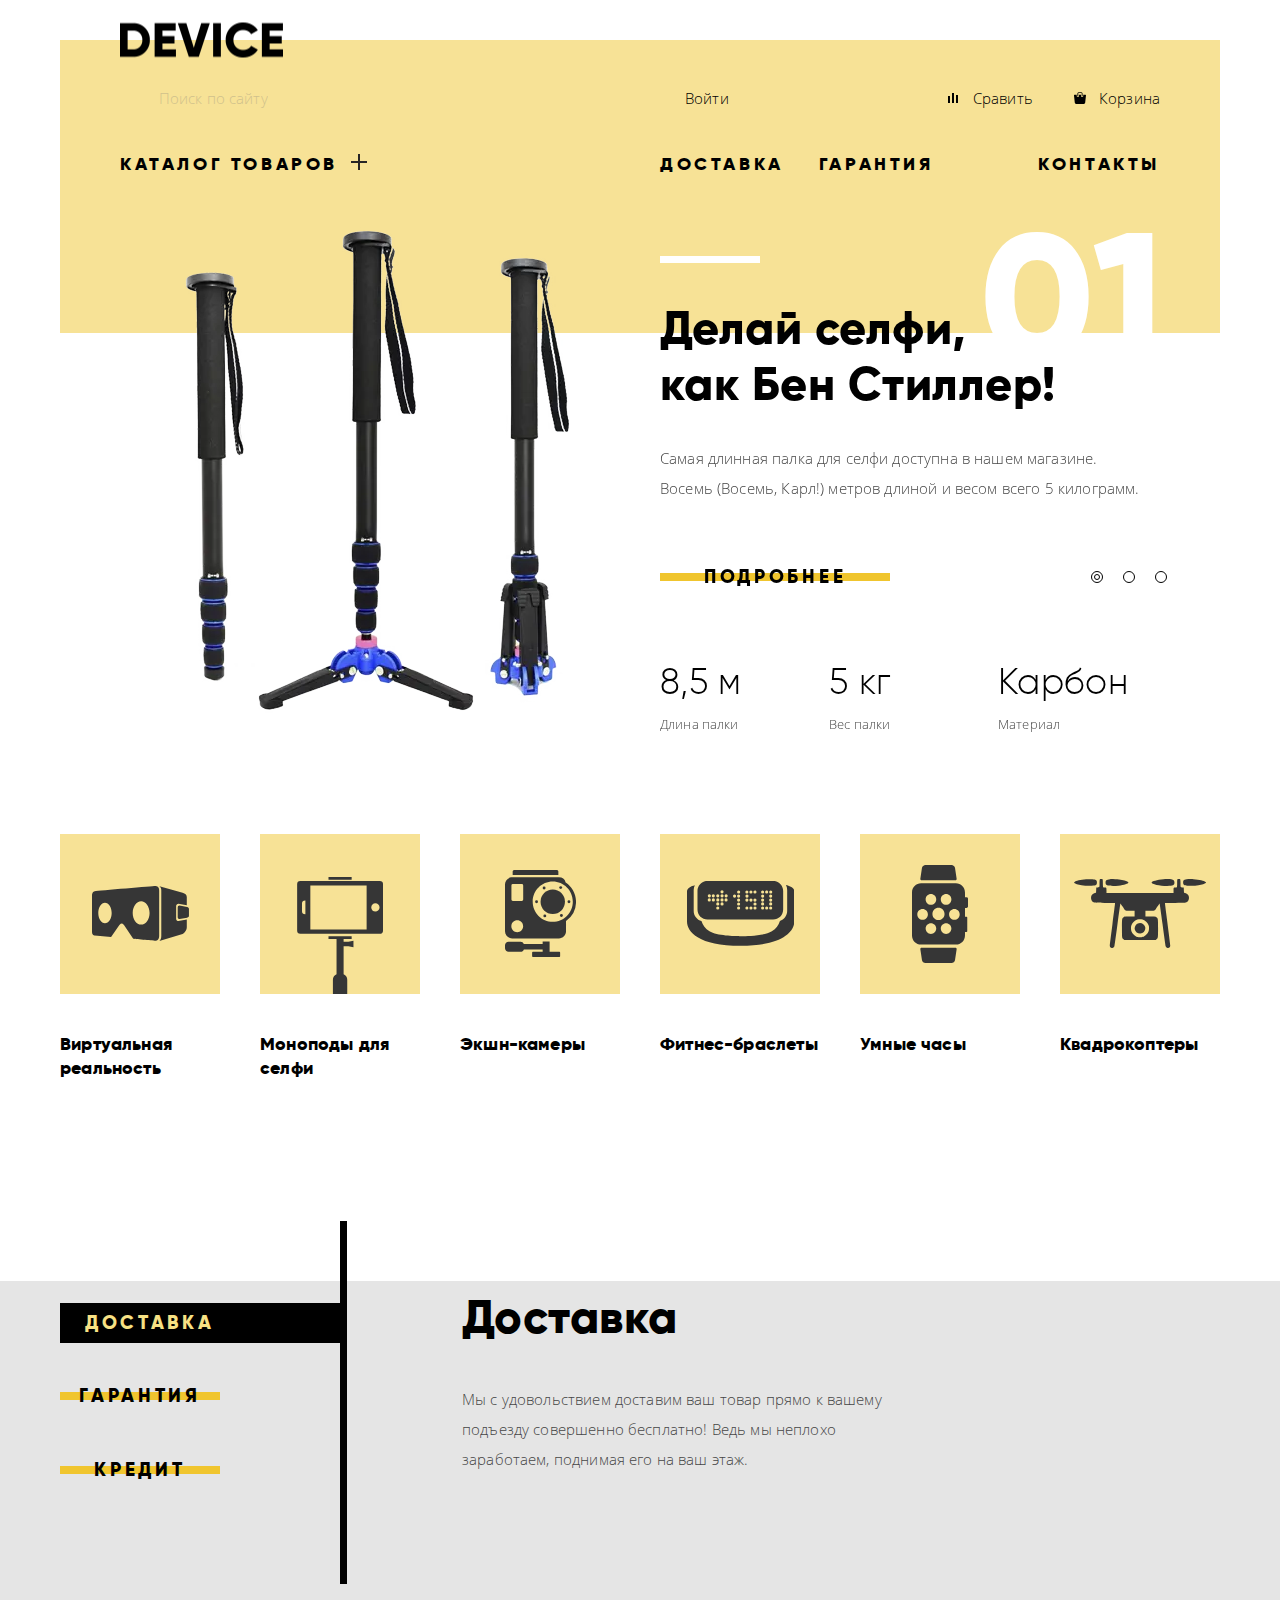
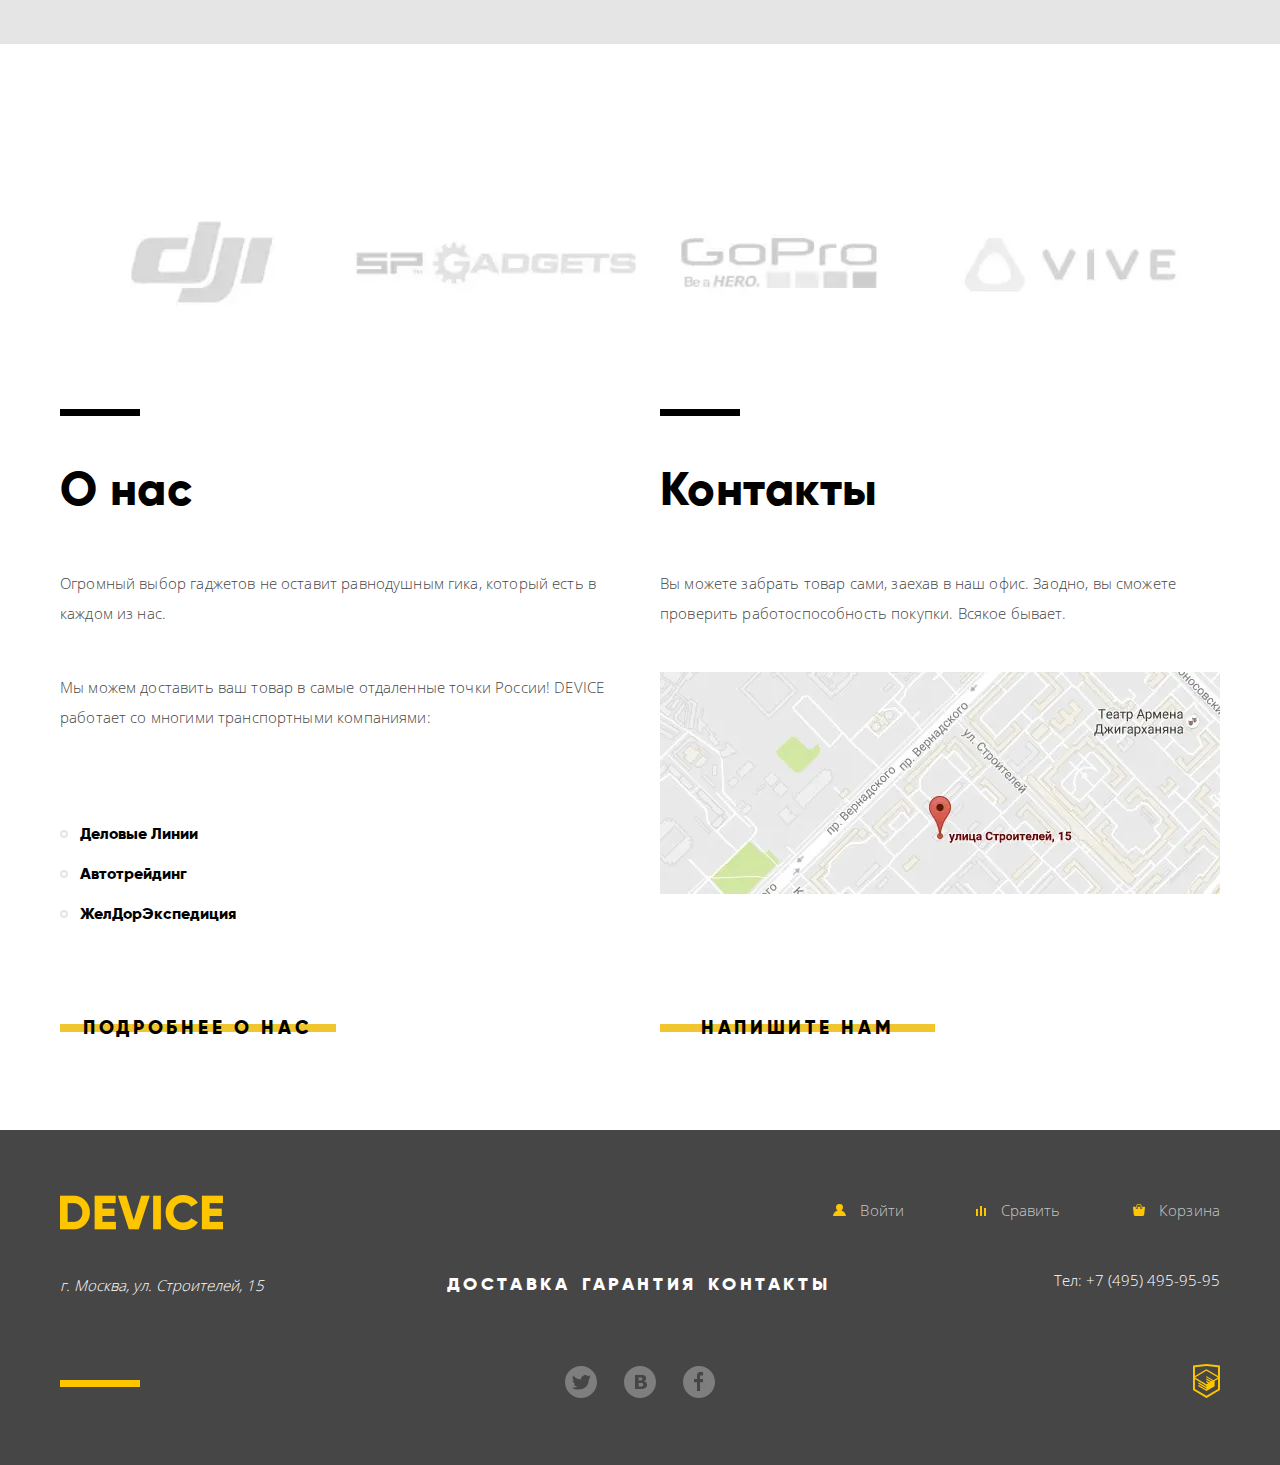
==== commit d37f2b47: "Update index.html" ====
--- a/index.html
+++ b/index.html
@@ -2,7 +2,7 @@
 <html lang="ru">
 
 <head>
-	<title>Главная</title>
+	<title>device</title>
 	<meta charset="UTF-8">
 	<meta name="format-detection" content="telephone=no">
 	<link rel="stylesheet" href="css/style.min.css">
@@ -541,4 +541,4 @@
 	<script src="js/app.min.js"></script>
 </body>
 
-</html>+</html>
